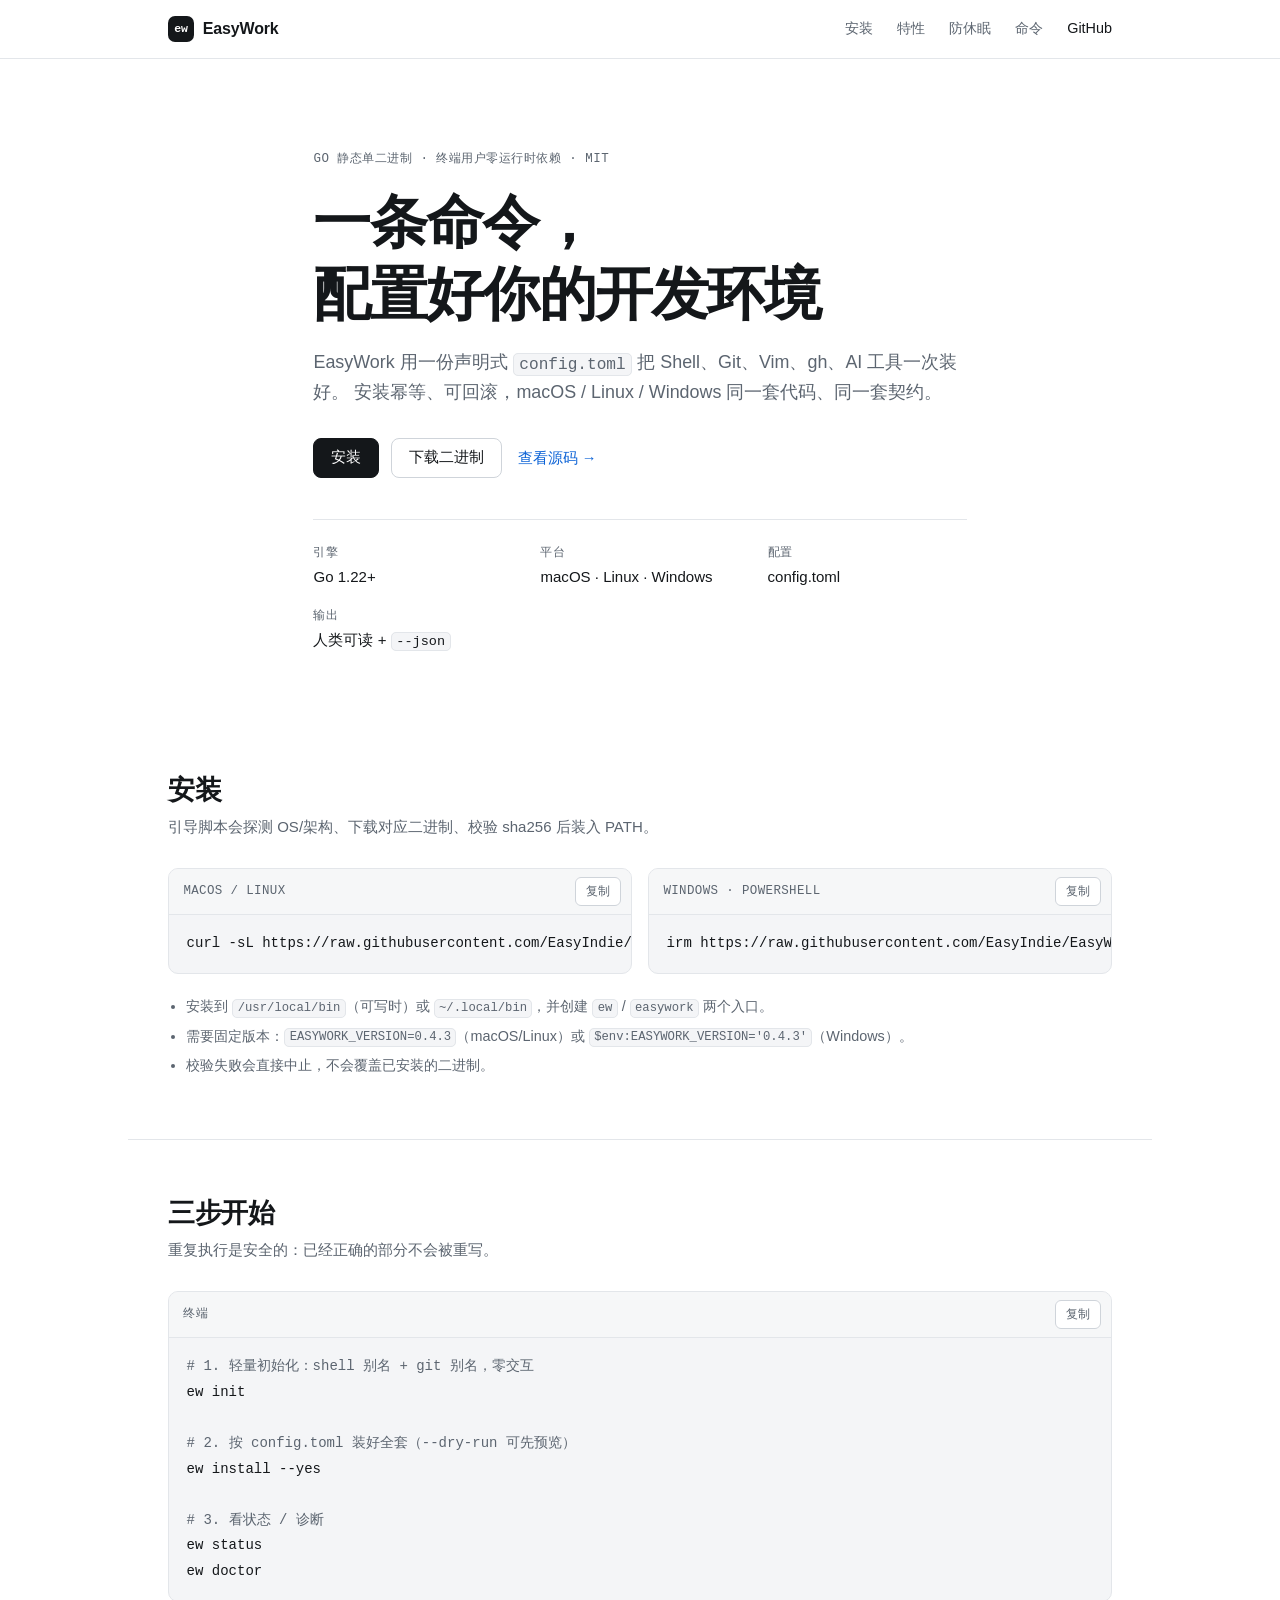
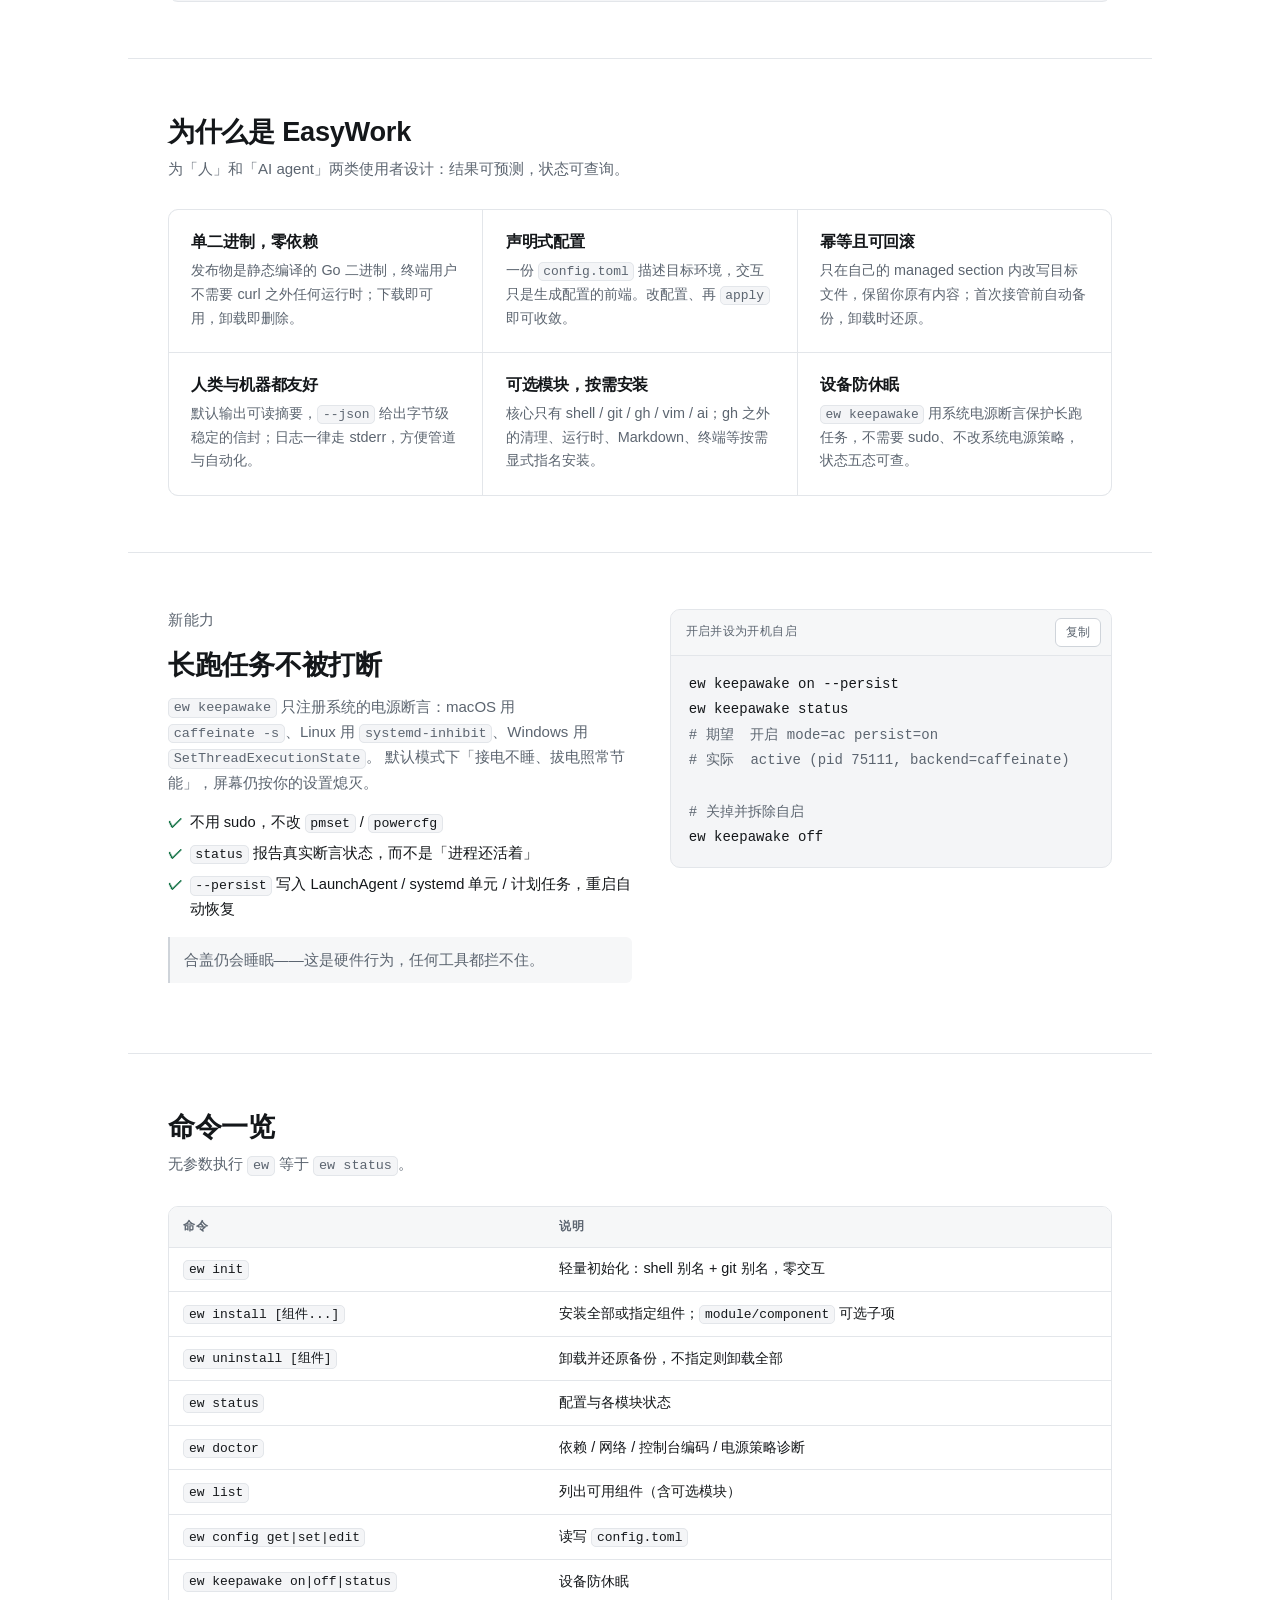
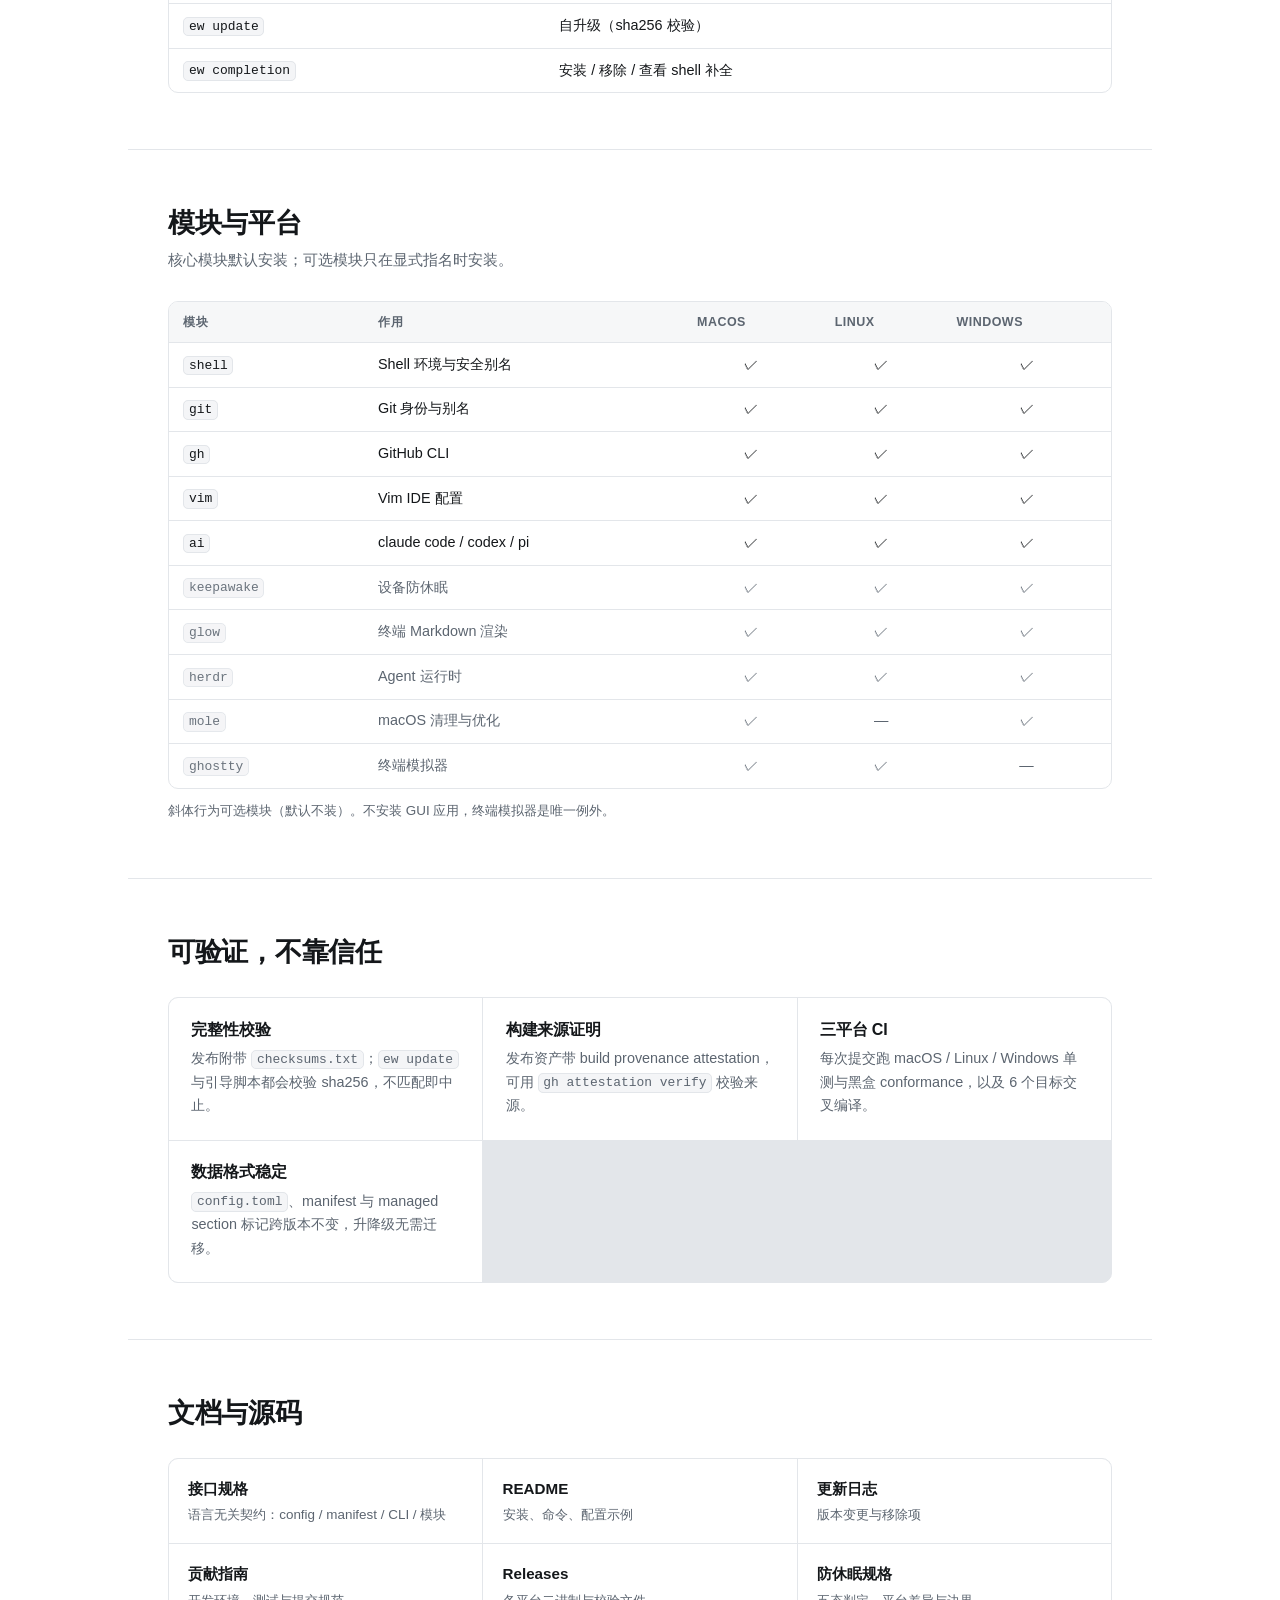
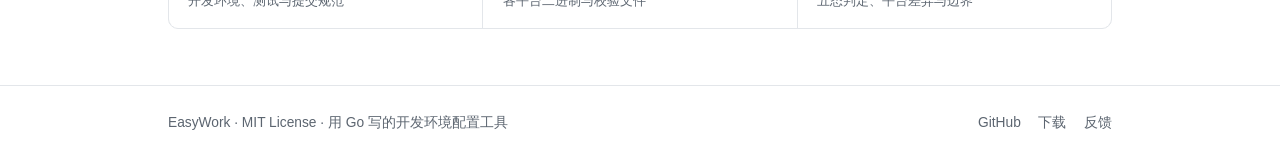
==== site/index.html @ 3ff148e7 "feat(site): 极简专业风产品页（GitHub Pages） - site/：纯静态单页（index.html + 4.5KB CSS + 2.5KB JS），无框架、无外链字体/图片，   " ====
<!doctype html>
<html lang="zh-CN">
<head>
<meta charset="utf-8">
<meta name="viewport" content="width=device-width, initial-scale=1">
<title>EasyWork — 一条命令，配置好你的开发环境</title>
<meta name="description" content="EasyWork 是 Go 静态单二进制的开发环境配置 CLI：声明式 config.toml，幂等安装 Shell / Git / Vim / gh / AI 工具，支持 macOS、Linux、Windows，终端用户零运行时依赖。">
<meta name="theme-color" content="#ffffff" media="(prefers-color-scheme: light)">
<meta name="theme-color" content="#0d1117" media="(prefers-color-scheme: dark)">
<meta property="og:type" content="website">
<meta property="og:title" content="EasyWork — 一条命令，配置好你的开发环境">
<meta property="og:description" content="Go 静态单二进制 · 声明式配置 · 幂等 · macOS / Linux / Windows">
<meta property="og:url" content="https://easyindie.github.io/EasyWork/">
<link rel="canonical" href="https://easyindie.github.io/EasyWork/">
<link rel="icon" href="assets/favicon.svg" type="image/svg+xml">
<link rel="stylesheet" href="assets/style.css">
</head>
<body>
<a class="skip-link" href="#main">跳到主要内容</a>

<header class="site-header">
  <div class="wrap header-inner">
    <a class="brand" href="./" aria-label="EasyWork 首页">
      <span class="brand-mark" aria-hidden="true">ew</span>
      <span class="brand-name">EasyWork</span>
    </a>
    <nav class="nav" aria-label="主导航">
      <a href="#install">安装</a>
      <a href="#features">特性</a>
      <a href="#keepawake">防休眠</a>
      <a href="#commands">命令</a>
      <a class="nav-ext" href="https://github.com/EasyIndie/EasyWork" rel="noopener">GitHub</a>
    </nav>
  </div>
</header>

<main id="main">

  <section class="hero wrap">
    <p class="eyebrow">Go 静态单二进制 · 终端用户零运行时依赖 · MIT</p>
    <h1>一条命令，<br class="br-mobile">配置好你的开发环境</h1>
    <p class="lede">
      EasyWork 用一份声明式 <code>config.toml</code> 把 Shell、Git、Vim、gh、AI 工具一次装好。
      安装幂等、可回滚，macOS / Linux / Windows 同一套代码、同一套契约。
    </p>
    <div class="hero-actions">
      <a class="btn btn-primary" href="#install">安装</a>
      <a class="btn" href="https://github.com/EasyIndie/EasyWork/releases/latest" rel="noopener">下载二进制</a>
      <a class="link-quiet" href="https://github.com/EasyIndie/EasyWork" rel="noopener">查看源码 →</a>
    </div>
    <dl class="facts">
      <div><dt>引擎</dt><dd>Go 1.22+</dd></div>
      <div><dt>平台</dt><dd>macOS · Linux · Windows</dd></div>
      <div><dt>配置</dt><dd>config.toml</dd></div>
      <div><dt>输出</dt><dd>人类可读 + <code>--json</code></dd></div>
    </dl>
  </section>

  <section id="install" class="section wrap" aria-labelledby="install-title">
    <header class="section-head">
      <h2 id="install-title">安装</h2>
      <p class="section-note">引导脚本会探测 OS/架构、下载对应二进制、校验 sha256 后装入 PATH。</p>
    </header>

    <div class="install-grid">
      <div class="install-card">
        <div class="code" data-copy-block>
          <div class="code-bar">
            <span class="code-label">macOS / Linux</span>
            <button class="copy" type="button" aria-label="复制 macOS 与 Linux 安装命令">复制</button>
          </div>
          <pre><code class="cmd">curl -sL https://raw.githubusercontent.com/EasyIndie/EasyWork/main/bootstrap.sh | bash</code></pre>
        </div>
      </div>

      <div class="install-card">
        <div class="code" data-copy-block>
          <div class="code-bar">
            <span class="code-label">Windows · PowerShell</span>
            <button class="copy" type="button" aria-label="复制 Windows 安装命令">复制</button>
          </div>
          <pre><code class="cmd">irm https://raw.githubusercontent.com/EasyIndie/EasyWork/main/bootstrap.ps1 | iex</code></pre>
        </div>
      </div>
    </div>

    <ul class="notes">
      <li>安装到 <code>/usr/local/bin</code>（可写时）或 <code>~/.local/bin</code>，并创建 <code>ew</code> / <code>easywork</code> 两个入口。</li>
      <li>需要固定版本：<code>EASYWORK_VERSION=0.4.3</code>（macOS/Linux）或 <code>$env:EASYWORK_VERSION='0.4.3'</code>（Windows）。</li>
      <li>校验失败会直接中止，不会覆盖已安装的二进制。</li>
    </ul>
  </section>

  <section id="quickstart" class="section wrap" aria-labelledby="quickstart-title">
    <header class="section-head">
      <h2 id="quickstart-title">三步开始</h2>
      <p class="section-note">重复执行是安全的：已经正确的部分不会被重写。</p>
    </header>
    <div class="code" data-copy-block>
      <div class="code-bar">
        <span class="code-label">终端</span>
        <button class="copy" type="button" aria-label="复制快速开始命令">复制</button>
      </div>
      <pre><code><span class="c-dim"># 1. 轻量初始化：shell 别名 + git 别名，零交互</span>
ew init

<span class="c-dim"># 2. 按 config.toml 装好全套（--dry-run 可先预览）</span>
ew install --yes

<span class="c-dim"># 3. 看状态 / 诊断</span>
ew status
ew doctor</code></pre>
    </div>
  </section>

  <section id="features" class="section wrap" aria-labelledby="features-title">
    <header class="section-head">
      <h2 id="features-title">为什么是 EasyWork</h2>
      <p class="section-note">为「人」和「AI agent」两类使用者设计：结果可预测，状态可查询。</p>
    </header>
    <ul class="grid-cards">
      <li class="card">
        <h3>单二进制，零依赖</h3>
        <p>发布物是静态编译的 Go 二进制，终端用户不需要 curl 之外任何运行时；下载即可用，卸载即删除。</p>
      </li>
      <li class="card">
        <h3>声明式配置</h3>
        <p>一份 <code>config.toml</code> 描述目标环境，交互只是生成配置的前端。改配置、再 <code>apply</code> 即可收敛。</p>
      </li>
      <li class="card">
        <h3>幂等且可回滚</h3>
        <p>只在自己的 managed section 内改写目标文件，保留你原有内容；首次接管前自动备份，卸载时还原。</p>
      </li>
      <li class="card">
        <h3>人类与机器都友好</h3>
        <p>默认输出可读摘要，<code>--json</code> 给出字节级稳定的信封；日志一律走 stderr，方便管道与自动化。</p>
      </li>
      <li class="card">
        <h3>可选模块，按需安装</h3>
        <p>核心只有 shell / git / gh / vim / ai；gh 之外的清理、运行时、Markdown、终端等按需显式指名安装。</p>
      </li>
      <li class="card">
        <h3>设备防休眠</h3>
        <p><code>ew keepawake</code> 用系统电源断言保护长跑任务，不需要 sudo、不改系统电源策略，状态五态可查。</p>
      </li>
    </ul>
  </section>

  <section id="keepawake" class="section wrap spotlight" aria-labelledby="keepawake-title">
    <div class="spotlight-body">
      <p class="eyebrow">新能力</p>
      <h2 id="keepawake-title">长跑任务不被打断</h2>
      <p>
        <code>ew keepawake</code> 只注册系统的电源断言：macOS 用 <code>caffeinate -s</code>、Linux 用
        <code>systemd-inhibit</code>、Windows 用 <code>SetThreadExecutionState</code>。
        默认模式下「接电不睡、拔电照常节能」，屏幕仍按你的设置熄灭。
      </p>
      <ul class="ticks">
        <li>不用 sudo，不改 <code>pmset</code> / <code>powercfg</code></li>
        <li><code>status</code> 报告真实断言状态，而不是「进程还活着」</li>
        <li><code>--persist</code> 写入 LaunchAgent / systemd 单元 / 计划任务，重启自动恢复</li>
      </ul>
      <p class="caveat">合盖仍会睡眠——这是硬件行为，任何工具都拦不住。</p>
    </div>
    <div class="code" data-copy-block>
      <div class="code-bar">
        <span class="code-label">开启并设为开机自启</span>
        <button class="copy" type="button" aria-label="复制防休眠命令">复制</button>
      </div>
      <pre><code>ew keepawake on --persist
ew keepawake status
<span class="c-dim"># 期望  开启 mode=ac persist=on</span>
<span class="c-dim"># 实际  active (pid 75111, backend=caffeinate)</span>

<span class="c-dim"># 关掉并拆除自启</span>
ew keepawake off</code></pre>
    </div>
  </section>

  <section id="commands" class="section wrap" aria-labelledby="commands-title">
    <header class="section-head">
      <h2 id="commands-title">命令一览</h2>
      <p class="section-note">无参数执行 <code>ew</code> 等于 <code>ew status</code>。</p>
    </header>
    <div class="table-wrap">
      <table>
        <thead>
          <tr><th scope="col">命令</th><th scope="col">说明</th></tr>
        </thead>
        <tbody>
          <tr><td><code>ew init</code></td><td>轻量初始化：shell 别名 + git 别名，零交互</td></tr>
          <tr><td><code>ew install [组件...]</code></td><td>安装全部或指定组件；<code>module/component</code> 可选子项</td></tr>
          <tr><td><code>ew uninstall [组件]</code></td><td>卸载并还原备份，不指定则卸载全部</td></tr>
          <tr><td><code>ew status</code></td><td>配置与各模块状态</td></tr>
          <tr><td><code>ew doctor</code></td><td>依赖 / 网络 / 控制台编码 / 电源策略诊断</td></tr>
          <tr><td><code>ew list</code></td><td>列出可用组件（含可选模块）</td></tr>
          <tr><td><code>ew config get|set|edit</code></td><td>读写 <code>config.toml</code></td></tr>
          <tr><td><code>ew keepawake on|off|status</code></td><td>设备防休眠</td></tr>
          <tr><td><code>ew update</code></td><td>自升级（sha256 校验）</td></tr>
          <tr><td><code>ew completion</code></td><td>安装 / 移除 / 查看 shell 补全</td></tr>
        </tbody>
      </table>
    </div>
  </section>

  <section id="modules" class="section wrap" aria-labelledby="modules-title">
    <header class="section-head">
      <h2 id="modules-title">模块与平台</h2>
      <p class="section-note">核心模块默认安装；可选模块只在显式指名时安装。</p>
    </header>
    <div class="table-wrap">
      <table>
        <thead>
          <tr><th scope="col">模块</th><th scope="col">作用</th><th scope="col">macOS</th><th scope="col">Linux</th><th scope="col">Windows</th></tr>
        </thead>
        <tbody>
          <tr><td><code>shell</code></td><td>Shell 环境与安全别名</td><td>✓</td><td>✓</td><td>✓</td></tr>
          <tr><td><code>git</code></td><td>Git 身份与别名</td><td>✓</td><td>✓</td><td>✓</td></tr>
          <tr><td><code>gh</code></td><td>GitHub CLI</td><td>✓</td><td>✓</td><td>✓</td></tr>
          <tr><td><code>vim</code></td><td>Vim IDE 配置</td><td>✓</td><td>✓</td><td>✓</td></tr>
          <tr><td><code>ai</code></td><td>claude code / codex / pi</td><td>✓</td><td>✓</td><td>✓</td></tr>
          <tr class="row-optional"><td><code>keepawake</code></td><td>设备防休眠</td><td>✓</td><td>✓</td><td>✓</td></tr>
          <tr class="row-optional"><td><code>glow</code></td><td>终端 Markdown 渲染</td><td>✓</td><td>✓</td><td>✓</td></tr>
          <tr class="row-optional"><td><code>herdr</code></td><td>Agent 运行时</td><td>✓</td><td>✓</td><td>✓</td></tr>
          <tr class="row-optional"><td><code>mole</code></td><td>macOS 清理与优化</td><td>✓</td><td>—</td><td>✓</td></tr>
          <tr class="row-optional"><td><code>ghostty</code></td><td>终端模拟器</td><td>✓</td><td>✓</td><td>—</td></tr>
        </tbody>
      </table>
    </div>
    <p class="table-foot">斜体行为可选模块（默认不装）。不安装 GUI 应用，终端模拟器是唯一例外。</p>
  </section>

  <section id="trust" class="section wrap" aria-labelledby="trust-title">
    <header class="section-head">
      <h2 id="trust-title">可验证，不靠信任</h2>
    </header>
    <ul class="grid-cards compact">
      <li class="card">
        <h3>完整性校验</h3>
        <p>发布附带 <code>checksums.txt</code>；<code>ew update</code> 与引导脚本都会校验 sha256，不匹配即中止。</p>
      </li>
      <li class="card">
        <h3>构建来源证明</h3>
        <p>发布资产带 build provenance attestation，可用 <code>gh attestation verify</code> 校验来源。</p>
      </li>
      <li class="card">
        <h3>三平台 CI</h3>
        <p>每次提交跑 macOS / Linux / Windows 单测与黑盒 conformance，以及 6 个目标交叉编译。</p>
      </li>
      <li class="card">
        <h3>数据格式稳定</h3>
        <p><code>config.toml</code>、manifest 与 managed section 标记跨版本不变，升降级无需迁移。</p>
      </li>
    </ul>
  </section>

  <section id="docs" class="section wrap" aria-labelledby="docs-title">
    <header class="section-head">
      <h2 id="docs-title">文档与源码</h2>
    </header>
    <ul class="link-grid">
      <li><a href="https://github.com/EasyIndie/EasyWork/tree/main/docs/spec" rel="noopener"><span>接口规格</span><small>语言无关契约：config / manifest / CLI / 模块</small></a></li>
      <li><a href="https://github.com/EasyIndie/EasyWork/blob/main/README.md" rel="noopener"><span>README</span><small>安装、命令、配置示例</small></a></li>
      <li><a href="https://github.com/EasyIndie/EasyWork/blob/main/CHANGELOG.md" rel="noopener"><span>更新日志</span><small>版本变更与移除项</small></a></li>
      <li><a href="https://github.com/EasyIndie/EasyWork/blob/main/CONTRIBUTING.md" rel="noopener"><span>贡献指南</span><small>开发环境、测试与提交规范</small></a></li>
      <li><a href="https://github.com/EasyIndie/EasyWork/releases" rel="noopener"><span>Releases</span><small>各平台二进制与校验文件</small></a></li>
      <li><a href="https://github.com/EasyIndie/EasyWork/blob/main/docs/spec/08-keepawake.md" rel="noopener"><span>防休眠规格</span><small>五态判定、平台差异与边界</small></a></li>
    </ul>
  </section>

</main>

<footer class="site-footer">
  <div class="wrap footer-inner">
    <p>EasyWork · MIT License · 用 Go 写的开发环境配置工具</p>
    <p class="footer-links">
      <a href="https://github.com/EasyIndie/EasyWork" rel="noopener">GitHub</a>
      <a href="https://github.com/EasyIndie/EasyWork/releases/latest" rel="noopener">下载</a>
      <a href="https://github.com/EasyIndie/EasyWork/issues" rel="noopener">反馈</a>
    </p>
  </div>
</footer>

<script src="assets/app.js" defer></script>
</body>
</html>
---- site/assets/style.css ----
/* EasyWork 产品页 —— 极简专业风：无外链字体、无框架、无图片，亮/暗随系统。 */

:root {
  color-scheme: light dark;

  --bg: #ffffff;
  --bg-soft: #f6f7f8;
  --bg-code: #f4f5f7;
  --fg: #14171a;
  --fg-muted: #5c6570;
  --line: #e3e6ea;
  --line-strong: #cfd4da;
  --accent: #0b62d6;
  --accent-soft: #e8f0fd;
  --ok: #157347;

  --radius: 10px;
  --wrap: 1024px;
  --prose: 68ch;
  --step: clamp(2.25rem, 1.2rem + 3vw, 4rem);

  --font-sans: -apple-system, BlinkMacSystemFont, "Segoe UI", "Noto Sans SC",
    "PingFang SC", "Hiragino Sans GB", "Microsoft YaHei", Roboto, Helvetica, Arial, sans-serif;
  --font-mono: ui-monospace, SFMono-Regular, "SF Mono", Menlo, Consolas,
    "Liberation Mono", "Noto Sans Mono CJK SC", monospace;
}

@media (prefers-color-scheme: dark) {
  :root {
    --bg: #0d1117;
    --bg-soft: #131920;
    --bg-code: #161d26;
    --fg: #e8ebef;
    --fg-muted: #9aa5b1;
    --line: #232c36;
    --line-strong: #33404d;
    --accent: #6aa4ff;
    --accent-soft: #16273d;
    --ok: #4ac48a;
  }
}

* { box-sizing: border-box; }

html { -webkit-text-size-adjust: 100%; }

body {
  margin: 0;
  background: var(--bg);
  color: var(--fg);
  font-family: var(--font-sans);
  font-size: 16px;
  line-height: 1.65;
  -webkit-font-smoothing: antialiased;
}

@media (prefers-reduced-motion: no-preference) {
  html { scroll-behavior: smooth; }
}

h1, h2, h3 { line-height: 1.25; letter-spacing: -0.01em; }

a { color: var(--accent); text-decoration: none; }
a:hover { text-decoration: underline; text-underline-offset: 3px; }

:focus-visible {
  outline: 2px solid var(--accent);
  outline-offset: 2px;
  border-radius: 4px;
}

code, pre { font-family: var(--font-mono); }

code {
  font-size: 0.9em;
  background: var(--bg-code);
  border: 1px solid var(--line);
  border-radius: 5px;
  padding: 0.1em 0.35em;
  white-space: nowrap;
}

pre code {
  background: none;
  border: 0;
  padding: 0;
  white-space: pre;
  font-size: 0.875rem;
}

.wrap {
  width: 100%;
  max-width: var(--wrap);
  margin-inline: auto;
  padding-inline: clamp(1.15rem, 4vw, 2.5rem);
}

.skip-link {
  position: absolute;
  left: -9999px;
  top: 0;
  background: var(--bg);
  padding: 0.6rem 1rem;
  border: 1px solid var(--line-strong);
  border-radius: var(--radius);
  z-index: 10;
}
.skip-link:focus { left: 1rem; top: 1rem; }

/* ── 头部 ─────────────────────────────────────────────── */

.site-header {
  position: sticky;
  top: 0;
  z-index: 5;
  background: var(--bg);
  background: color-mix(in srgb, var(--bg) 88%, transparent);
  backdrop-filter: saturate(1.2) blur(8px);
  border-bottom: 1px solid var(--line);
}

.header-inner {
  display: flex;
  align-items: center;
  justify-content: space-between;
  gap: 1rem;
  min-height: 58px;
}

.brand {
  display: inline-flex;
  align-items: center;
  gap: 0.55rem;
  color: var(--fg);
  font-weight: 600;
  letter-spacing: -0.01em;
}
.brand:hover { text-decoration: none; }

.brand-mark {
  display: inline-grid;
  place-items: center;
  width: 26px;
  height: 26px;
  border-radius: 7px;
  background: var(--fg);
  color: var(--bg);
  font-family: var(--font-mono);
  font-size: 0.72rem;
  font-weight: 700;
}

.nav {
  display: flex;
  align-items: center;
  gap: clamp(0.75rem, 2vw, 1.5rem);
  font-size: 0.9rem;
}
.nav a { color: var(--fg-muted); }
.nav a:hover { color: var(--fg); text-decoration: none; }
.nav .nav-ext { color: var(--fg); font-weight: 500; }

@media (max-width: 620px) {
  .nav a:not(.nav-ext) { display: none; }
}

/* ── Hero ─────────────────────────────────────────────── */

.hero {
  padding-block: clamp(3rem, 7vw, 6rem) clamp(2.25rem, 5vw, 4rem);
  max-width: calc(var(--prose) + 8rem);
}

.eyebrow {
  margin: 0 0 1.1rem;
  font-family: var(--font-mono);
  font-size: 0.78rem;
  letter-spacing: 0.04em;
  text-transform: uppercase;
  color: var(--fg-muted);
}

.hero h1 {
  margin: 0 0 1.1rem;
  font-size: var(--step);
  font-weight: 650;
  letter-spacing: -0.03em;
}

.lede {
  margin: 0;
  max-width: var(--prose);
  font-size: clamp(1rem, 0.95rem + 0.3vw, 1.12rem);
  color: var(--fg-muted);
}

.hero-actions {
  display: flex;
  flex-wrap: wrap;
  align-items: center;
  gap: 0.75rem;
  margin-top: 1.9rem;
}

.btn {
  display: inline-flex;
  align-items: center;
  justify-content: center;
  min-height: 40px;
  padding: 0 1.05rem;
  border: 1px solid var(--line-strong);
  border-radius: 8px;
  background: var(--bg);
  color: var(--fg);
  font-size: 0.94rem;
  font-weight: 500;
}
.btn:hover { text-decoration: none; border-color: var(--fg-muted); }

.btn-primary {
  background: var(--fg);
  border-color: var(--fg);
  color: var(--bg);
}
.btn-primary:hover { opacity: 0.88; }

.link-quiet { font-size: 0.92rem; margin-left: 0.25rem; }

.facts {
  display: grid;
  grid-template-columns: repeat(auto-fit, minmax(min(150px, 100%), 1fr));
  gap: 1rem 1.75rem;
  margin: 2.6rem 0 0;
  padding-top: 1.4rem;
  border-top: 1px solid var(--line);
}
.facts dt {
  font-size: 0.75rem;
  letter-spacing: 0.05em;
  text-transform: uppercase;
  color: var(--fg-muted);
}
.facts dd {
  margin: 0.15rem 0 0;
  font-size: 0.94rem;
}

/* ── 区块 ─────────────────────────────────────────────── */

.section { padding-block: clamp(2.25rem, 4.5vw, 3.5rem); }
.section + .section { border-top: 1px solid var(--line); }

.section-head { margin-bottom: 1.75rem; max-width: var(--prose); }
.section-head h2 { margin: 0 0 0.5rem; font-size: clamp(1.3rem, 1.1rem + 0.9vw, 1.7rem); font-weight: 620; }
.section-note { margin: 0; color: var(--fg-muted); font-size: 0.94rem; }

/* ── 安装 ─────────────────────────────────────────────── */

.install-grid {
  display: grid;
  grid-template-columns: repeat(auto-fit, minmax(min(300px, 100%), 1fr));
  gap: 1rem;
}

.code {
  border: 1px solid var(--line);
  border-radius: var(--radius);
  background: var(--bg-code);
  overflow: hidden;
}

.code-bar {
  display: flex;
  align-items: center;
  justify-content: space-between;
  gap: 1rem;
  padding: 0.5rem 0.65rem 0.5rem 0.9rem;
  border-bottom: 1px solid var(--line);
  background: var(--bg-soft);
}

.code-label {
  font-size: 0.78rem;
  letter-spacing: 0.03em;
  text-transform: uppercase;
  color: var(--fg-muted);
  font-family: var(--font-mono);
}

.copy {
  appearance: none;
  border: 1px solid var(--line-strong);
  border-radius: 6px;
  background: var(--bg);
  color: var(--fg-muted);
  font: inherit;
  font-size: 0.78rem;
  padding: 0.2rem 0.6rem;
  cursor: pointer;
}
.copy:hover { color: var(--fg); border-color: var(--fg-muted); }
.copy[data-done="true"] { color: var(--ok); border-color: var(--ok); }

.code pre {
  margin: 0;
  padding: 1rem 1.1rem;
  overflow-x: auto;
  line-height: 1.6;
}

.c-dim { color: var(--fg-muted); }

.notes {
  margin: 1.35rem 0 0;
  padding-left: 1.15rem;
  color: var(--fg-muted);
  font-size: 0.9rem;
}
.notes li { margin-block: 0.35rem; }
.notes code { font-size: 0.85em; }

/* ── 卡片 ─────────────────────────────────────────────── */

.grid-cards {
  display: grid;
  grid-template-columns: repeat(auto-fit, minmax(min(260px, 100%), 1fr));
  gap: 1px;
  margin: 0;
  padding: 0;
  list-style: none;
  background: var(--line);
  border: 1px solid var(--line);
  border-radius: var(--radius);
  overflow: hidden;
}

.card {
  background: var(--bg);
  padding: 1.35rem 1.4rem;
}
.card h3 {
  margin: 0 0 0.45rem;
  font-size: 1rem;
  font-weight: 620;
  letter-spacing: -0.01em;
}
.card p { margin: 0; color: var(--fg-muted); font-size: 0.9rem; }

/* ── 防休眠 spotlight ─────────────────────────────────── */

.spotlight {
  display: grid;
  grid-template-columns: minmax(0, 1.05fr) minmax(0, 1fr);
  gap: clamp(1.5rem, 3vw, 2.75rem);
  align-items: start;
}
@media (max-width: 820px) {
  .spotlight { grid-template-columns: 1fr; }
}

.spotlight h2 { margin: 0.2rem 0 0.8rem; font-size: clamp(1.3rem, 1.1rem + 0.9vw, 1.7rem); }
.spotlight p { margin: 0 0 0.9rem; color: var(--fg-muted); font-size: 0.94rem; }

.ticks {
  margin: 0 0 1rem;
  padding: 0;
  list-style: none;
  font-size: 0.92rem;
}
.ticks li {
  position: relative;
  padding-left: 1.35rem;
  margin-block: 0.4rem;
}
.ticks li::before {
  content: "✓";
  position: absolute;
  left: 0;
  color: var(--ok);
  font-weight: 700;
}

.caveat {
  margin: 0;
  padding: 0.65rem 0.85rem;
  border-left: 2px solid var(--line-strong);
  background: var(--bg-soft);
  border-radius: 0 6px 6px 0;
  font-size: 0.88rem;
  color: var(--fg-muted);
}

/* ── 表格 ─────────────────────────────────────────────── */

.table-wrap {
  border: 1px solid var(--line);
  border-radius: var(--radius);
  overflow-x: auto;
}

table {
  width: 100%;
  border-collapse: collapse;
  font-size: 0.9rem;
}

thead th {
  text-align: left;
  font-weight: 600;
  font-size: 0.78rem;
  letter-spacing: 0.04em;
  text-transform: uppercase;
  color: var(--fg-muted);
  background: var(--bg-soft);
  padding: 0.6rem 0.9rem;
  border-bottom: 1px solid var(--line);
  white-space: nowrap;
}

tbody td {
  padding: 0.62rem 0.9rem;
  border-top: 1px solid var(--line);
  vertical-align: top;
}
tbody tr:first-child td { border-top: 0; }
tbody td:first-child { white-space: nowrap; }
tbody td:not(:first-child):not(:nth-child(2)) { text-align: center; }

.row-optional td { color: var(--fg-muted); }
.row-optional td:first-child code { opacity: 0.9; }

.table-foot {
  margin: 0.7rem 0 0;
  font-size: 0.84rem;
  color: var(--fg-muted);
}

/* ── 链接网格 ─────────────────────────────────────────── */

.link-grid {
  display: grid;
  grid-template-columns: repeat(auto-fit, minmax(min(240px, 100%), 1fr));
  gap: 1px;
  margin: 0;
  padding: 0;
  list-style: none;
  background: var(--line);
  border: 1px solid var(--line);
  border-radius: var(--radius);
  overflow: hidden;
}
.link-grid a {
  display: block;
  background: var(--bg);
  padding: 1.05rem 1.2rem;
  color: var(--fg);
  height: 100%;
}
.link-grid a:hover { background: var(--bg-soft); text-decoration: none; }
.link-grid span { display: block; font-weight: 600; font-size: 0.95rem; }
.link-grid small { display: block; margin-top: 0.2rem; color: var(--fg-muted); font-size: 0.84rem; }

/* ── 页脚 ─────────────────────────────────────────────── */

.site-footer {
  border-top: 1px solid var(--line);
  padding-block: 1.6rem;
  font-size: 0.86rem;
  color: var(--fg-muted);
}

.footer-inner {
  display: flex;
  flex-wrap: wrap;
  align-items: center;
  justify-content: space-between;
  gap: 0.75rem;
}
.footer-inner p { margin: 0; }

.footer-links { display: flex; gap: 1.1rem; }
.footer-links a { color: var(--fg-muted); }
.footer-links a:hover { color: var(--fg); }

/* 窄屏：安装说明右侧留白更紧 */
@media (max-width: 480px) {
  .br-mobile { display: none; }
  .facts { grid-template-columns: 1fr 1fr; }
  pre code { font-size: 0.82rem; }
}
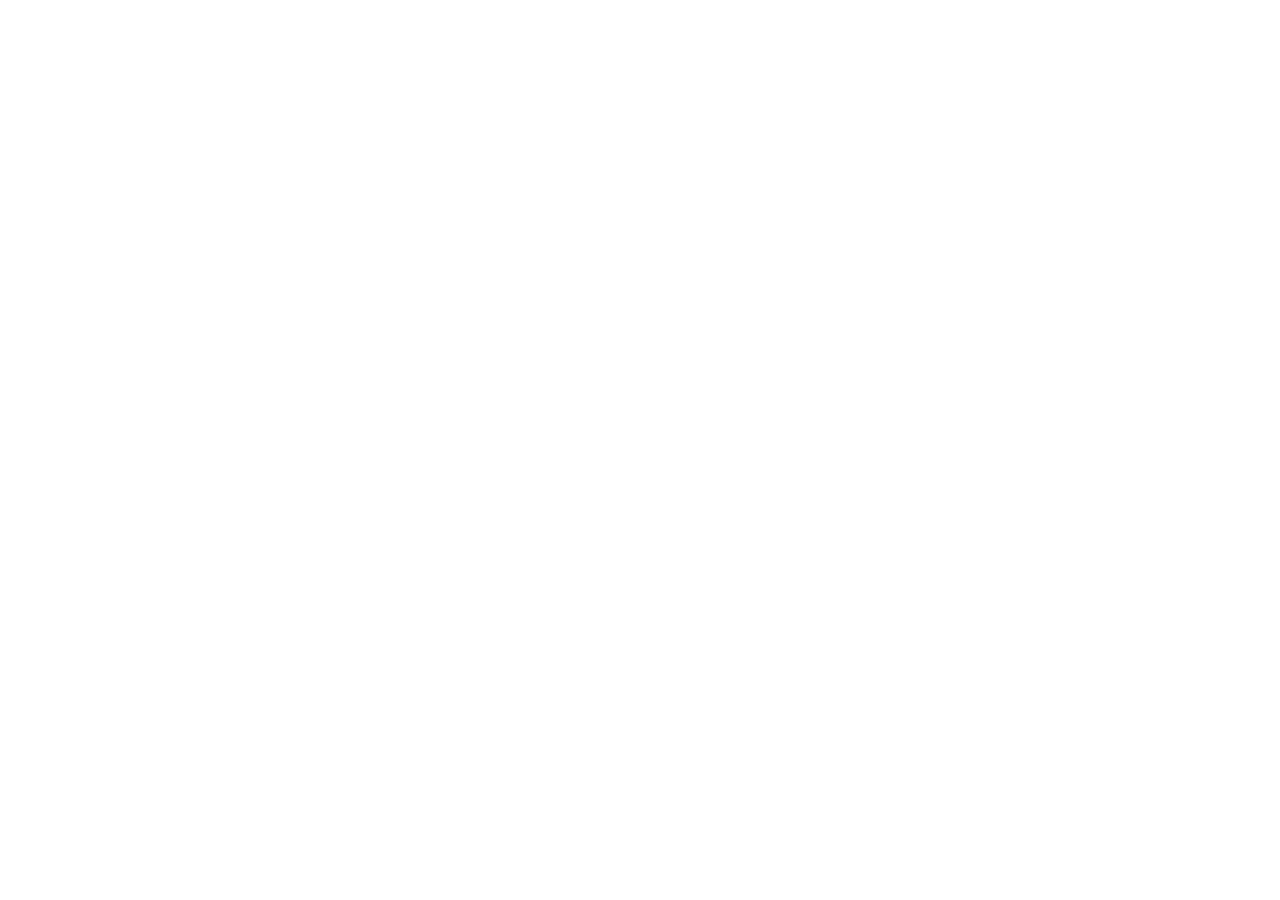
==== commit 5f01c8d2: "fix(site): http→https 兜底（CSP upgrade-insecure-requests + JS 跳转） GitHub 项目页的 “Enforce HTTPS” 依赖证书登记，当" ====
--- a/site/index.html
+++ b/site/index.html
@@ -12,6 +12,13 @@
 <meta property="og:description" content="Go 静态单二进制 · 声明式配置 · 幂等 · macOS / Linux / Windows">
 <meta property="og:url" content="https://easyindie.github.io/EasyWork/">
 <link rel="canonical" href="https://easyindie.github.io/EasyWork/">
+<!-- 兜底：GitHub 的 "Enforce HTTPS" 尚未生效时（HTTP 不做 301），把子资源与导航升级到 HTTPS -->
+<meta http-equiv="Content-Security-Policy" content="upgrade-insecure-requests">
+<script>
+  if (location.protocol === "http:") {
+    location.replace("https://" + location.host + location.pathname + location.search);
+  }
+</script>
 <link rel="icon" href="assets/favicon.svg" type="image/svg+xml">
 <link rel="stylesheet" href="assets/style.css">
 </head>
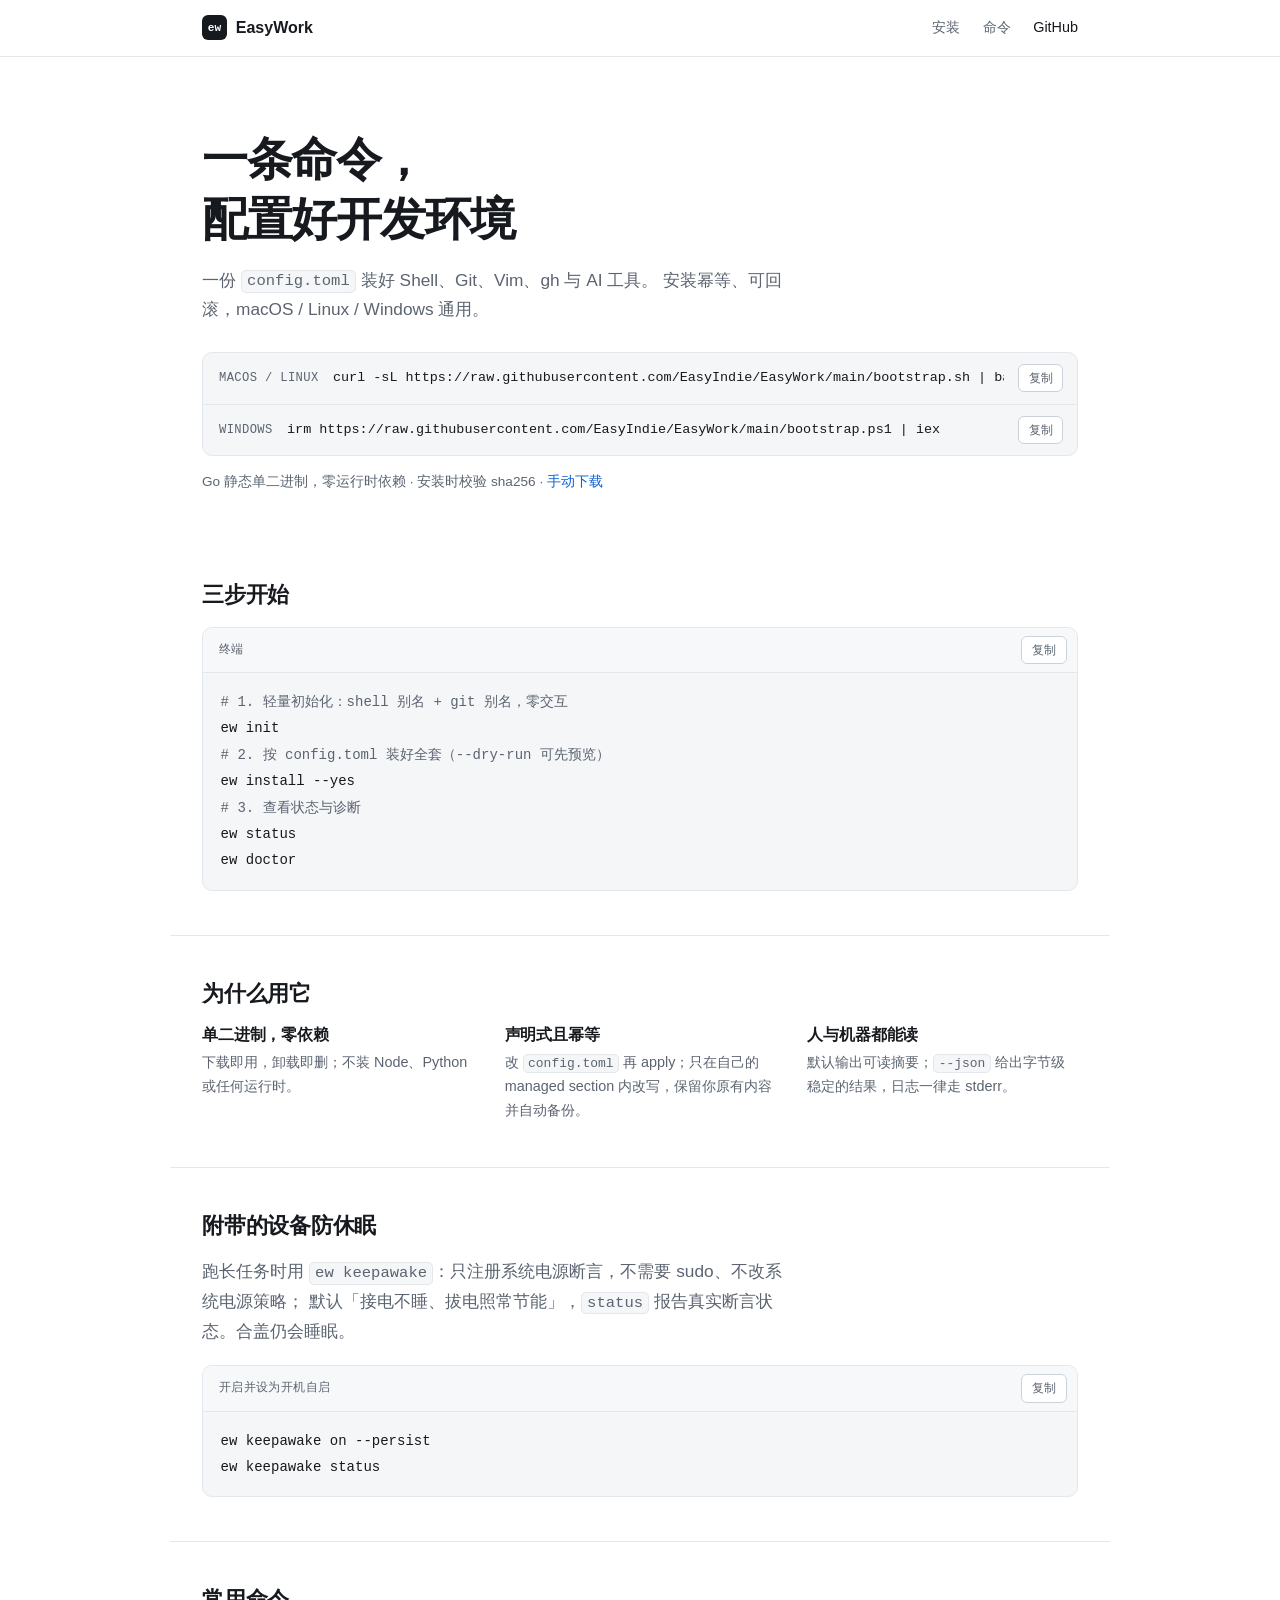
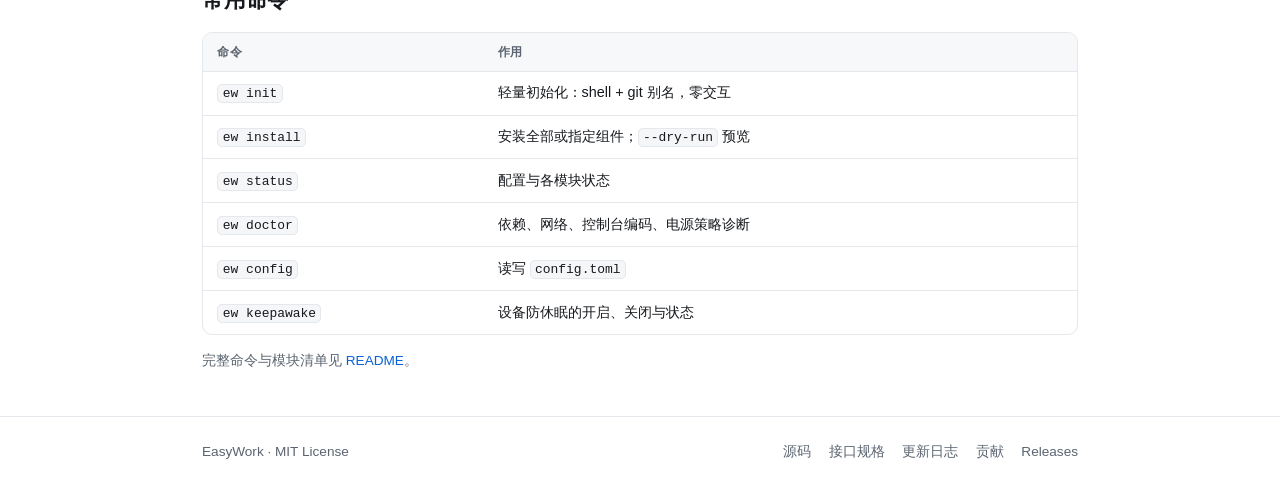
==== commit ab12f5fa: "feat(site): 精简产品页并统一容器宽度 - 内容收敛为核心信息：安装（两平台各一行、可分别复制）→ 三步开始 → 3 条理由   → 防休眠 → 6 条常用命令 → 页脚（文档/源码/Rel" ====
--- a/site/index.html
+++ b/site/index.html
@@ -3,22 +3,15 @@
 <head>
 <meta charset="utf-8">
 <meta name="viewport" content="width=device-width, initial-scale=1">
-<title>EasyWork — 一条命令，配置好你的开发环境</title>
-<meta name="description" content="EasyWork 是 Go 静态单二进制的开发环境配置 CLI：声明式 config.toml，幂等安装 Shell / Git / Vim / gh / AI 工具，支持 macOS、Linux、Windows，终端用户零运行时依赖。">
+<title>EasyWork — 一条命令，配置好开发环境</title>
+<meta name="description" content="EasyWork 是 Go 静态单二进制的开发环境配置 CLI：一份 config.toml 装好 Shell、Git、Vim、gh、AI 工具，幂等可回滚，macOS / Linux / Windows 通用。">
 <meta name="theme-color" content="#ffffff" media="(prefers-color-scheme: light)">
 <meta name="theme-color" content="#0d1117" media="(prefers-color-scheme: dark)">
 <meta property="og:type" content="website">
-<meta property="og:title" content="EasyWork — 一条命令，配置好你的开发环境">
+<meta property="og:title" content="EasyWork — 一条命令，配置好开发环境">
 <meta property="og:description" content="Go 静态单二进制 · 声明式配置 · 幂等 · macOS / Linux / Windows">
 <meta property="og:url" content="https://easyindie.github.io/EasyWork/">
 <link rel="canonical" href="https://easyindie.github.io/EasyWork/">
-<!-- 兜底：GitHub 的 "Enforce HTTPS" 尚未生效时（HTTP 不做 301），把子资源与导航升级到 HTTPS -->
-<meta http-equiv="Content-Security-Policy" content="upgrade-insecure-requests">
-<script>
-  if (location.protocol === "http:") {
-    location.replace("https://" + location.host + location.pathname + location.search);
-  }
-</script>
 <link rel="icon" href="assets/favicon.svg" type="image/svg+xml">
 <link rel="stylesheet" href="assets/style.css">
 </head>
@@ -26,15 +19,13 @@
 <a class="skip-link" href="#main">跳到主要内容</a>
 
 <header class="site-header">
-  <div class="wrap header-inner">
+  <div class="container header-inner">
     <a class="brand" href="./" aria-label="EasyWork 首页">
       <span class="brand-mark" aria-hidden="true">ew</span>
-      <span class="brand-name">EasyWork</span>
+      <span>EasyWork</span>
     </a>
     <nav class="nav" aria-label="主导航">
       <a href="#install">安装</a>
-      <a href="#features">特性</a>
-      <a href="#keepawake">防休眠</a>
       <a href="#commands">命令</a>
       <a class="nav-ext" href="https://github.com/EasyIndie/EasyWork" rel="noopener">GitHub</a>
     </nav>
@@ -43,247 +34,114 @@
 
 <main id="main">
 
-  <section class="hero wrap">
-    <p class="eyebrow">Go 静态单二进制 · 终端用户零运行时依赖 · MIT</p>
-    <h1>一条命令，<br class="br-mobile">配置好你的开发环境</h1>
+  <section class="hero container" id="install">
+    <h1>一条命令，<br class="br-mobile">配置好开发环境</h1>
     <p class="lede">
-      EasyWork 用一份声明式 <code>config.toml</code> 把 Shell、Git、Vim、gh、AI 工具一次装好。
-      安装幂等、可回滚，macOS / Linux / Windows 同一套代码、同一套契约。
+      一份 <code>config.toml</code> 装好 Shell、Git、Vim、gh 与 AI 工具。
+      安装幂等、可回滚，macOS / Linux / Windows 通用。
     </p>
-    <div class="hero-actions">
-      <a class="btn btn-primary" href="#install">安装</a>
-      <a class="btn" href="https://github.com/EasyIndie/EasyWork/releases/latest" rel="noopener">下载二进制</a>
-      <a class="link-quiet" href="https://github.com/EasyIndie/EasyWork" rel="noopener">查看源码 →</a>
-    </div>
-    <dl class="facts">
-      <div><dt>引擎</dt><dd>Go 1.22+</dd></div>
-      <div><dt>平台</dt><dd>macOS · Linux · Windows</dd></div>
-      <div><dt>配置</dt><dd>config.toml</dd></div>
-      <div><dt>输出</dt><dd>人类可读 + <code>--json</code></dd></div>
-    </dl>
-  </section>
 
-  <section id="install" class="section wrap" aria-labelledby="install-title">
-    <header class="section-head">
-      <h2 id="install-title">安装</h2>
-      <p class="section-note">引导脚本会探测 OS/架构、下载对应二进制、校验 sha256 后装入 PATH。</p>
-    </header>
-
-    <div class="install-grid">
-      <div class="install-card">
-        <div class="code" data-copy-block>
-          <div class="code-bar">
-            <span class="code-label">macOS / Linux</span>
-            <button class="copy" type="button" aria-label="复制 macOS 与 Linux 安装命令">复制</button>
-          </div>
-          <pre><code class="cmd">curl -sL https://raw.githubusercontent.com/EasyIndie/EasyWork/main/bootstrap.sh | bash</code></pre>
-        </div>
+    <div class="code rows">
+      <div class="row" data-copy-block>
+        <span class="os">macOS / Linux</span>
+        <code class="cmd">curl -sL https://raw.githubusercontent.com/EasyIndie/EasyWork/main/bootstrap.sh | bash</code>
+        <button class="copy" type="button" aria-label="复制 macOS 与 Linux 安装命令">复制</button>
       </div>
-
-      <div class="install-card">
-        <div class="code" data-copy-block>
-          <div class="code-bar">
-            <span class="code-label">Windows · PowerShell</span>
-            <button class="copy" type="button" aria-label="复制 Windows 安装命令">复制</button>
-          </div>
-          <pre><code class="cmd">irm https://raw.githubusercontent.com/EasyIndie/EasyWork/main/bootstrap.ps1 | iex</code></pre>
-        </div>
+      <div class="row" data-copy-block>
+        <span class="os">Windows</span>
+        <code class="cmd">irm https://raw.githubusercontent.com/EasyIndie/EasyWork/main/bootstrap.ps1 | iex</code>
+        <button class="copy" type="button" aria-label="复制 Windows 安装命令">复制</button>
       </div>
     </div>
 
-    <ul class="notes">
-      <li>安装到 <code>/usr/local/bin</code>（可写时）或 <code>~/.local/bin</code>，并创建 <code>ew</code> / <code>easywork</code> 两个入口。</li>
-      <li>需要固定版本：<code>EASYWORK_VERSION=0.4.3</code>（macOS/Linux）或 <code>$env:EASYWORK_VERSION='0.4.3'</code>（Windows）。</li>
-      <li>校验失败会直接中止，不会覆盖已安装的二进制。</li>
-    </ul>
+    <p class="meta">
+      Go 静态单二进制，零运行时依赖 · 安装时校验 sha256 ·
+      <a href="https://github.com/EasyIndie/EasyWork/releases/latest" rel="noopener">手动下载</a>
+    </p>
   </section>
 
-  <section id="quickstart" class="section wrap" aria-labelledby="quickstart-title">
-    <header class="section-head">
-      <h2 id="quickstart-title">三步开始</h2>
-      <p class="section-note">重复执行是安全的：已经正确的部分不会被重写。</p>
-    </header>
-    <div class="code" data-copy-block>
-      <div class="code-bar">
-        <span class="code-label">终端</span>
-        <button class="copy" type="button" aria-label="复制快速开始命令">复制</button>
+  <section class="section container">
+    <h2>三步开始</h2>
+    <div class="code block" data-copy-block>
+      <div class="block-head">
+        <span>终端</span>
+        <button class="copy" type="button" aria-label="复制三步开始命令">复制</button>
       </div>
-      <pre><code><span class="c-dim"># 1. 轻量初始化：shell 别名 + git 别名，零交互</span>
+      <pre><code class="cmd"><span class="dim"># 1. 轻量初始化：shell 别名 + git 别名，零交互</span>
 ew init
-
-<span class="c-dim"># 2. 按 config.toml 装好全套（--dry-run 可先预览）</span>
+<span class="dim"># 2. 按 config.toml 装好全套（--dry-run 可先预览）</span>
 ew install --yes
-
-<span class="c-dim"># 3. 看状态 / 诊断</span>
+<span class="dim"># 3. 查看状态与诊断</span>
 ew status
 ew doctor</code></pre>
     </div>
   </section>
 
-  <section id="features" class="section wrap" aria-labelledby="features-title">
-    <header class="section-head">
-      <h2 id="features-title">为什么是 EasyWork</h2>
-      <p class="section-note">为「人」和「AI agent」两类使用者设计：结果可预测，状态可查询。</p>
-    </header>
-    <ul class="grid-cards">
-      <li class="card">
+  <section class="section container">
+    <h2>为什么用它</h2>
+    <ul class="points">
+      <li>
         <h3>单二进制，零依赖</h3>
-        <p>发布物是静态编译的 Go 二进制，终端用户不需要 curl 之外任何运行时；下载即可用，卸载即删除。</p>
+        <p>下载即用，卸载即删；不装 Node、Python 或任何运行时。</p>
       </li>
-      <li class="card">
-        <h3>声明式配置</h3>
-        <p>一份 <code>config.toml</code> 描述目标环境，交互只是生成配置的前端。改配置、再 <code>apply</code> 即可收敛。</p>
+      <li>
+        <h3>声明式且幂等</h3>
+        <p>改 <code>config.toml</code> 再 apply；只在自己的 managed section 内改写，保留你原有内容并自动备份。</p>
       </li>
-      <li class="card">
-        <h3>幂等且可回滚</h3>
-        <p>只在自己的 managed section 内改写目标文件，保留你原有内容；首次接管前自动备份，卸载时还原。</p>
-      </li>
-      <li class="card">
-        <h3>人类与机器都友好</h3>
-        <p>默认输出可读摘要，<code>--json</code> 给出字节级稳定的信封；日志一律走 stderr，方便管道与自动化。</p>
-      </li>
-      <li class="card">
-        <h3>可选模块，按需安装</h3>
-        <p>核心只有 shell / git / gh / vim / ai；gh 之外的清理、运行时、Markdown、终端等按需显式指名安装。</p>
-      </li>
-      <li class="card">
-        <h3>设备防休眠</h3>
-        <p><code>ew keepawake</code> 用系统电源断言保护长跑任务，不需要 sudo、不改系统电源策略，状态五态可查。</p>
+      <li>
+        <h3>人与机器都能读</h3>
+        <p>默认输出可读摘要；<code>--json</code> 给出字节级稳定的结果，日志一律走 stderr。</p>
       </li>
     </ul>
   </section>
 
-  <section id="keepawake" class="section wrap spotlight" aria-labelledby="keepawake-title">
-    <div class="spotlight-body">
-      <p class="eyebrow">新能力</p>
-      <h2 id="keepawake-title">长跑任务不被打断</h2>
-      <p>
-        <code>ew keepawake</code> 只注册系统的电源断言：macOS 用 <code>caffeinate -s</code>、Linux 用
-        <code>systemd-inhibit</code>、Windows 用 <code>SetThreadExecutionState</code>。
-        默认模式下「接电不睡、拔电照常节能」，屏幕仍按你的设置熄灭。
-      </p>
-      <ul class="ticks">
-        <li>不用 sudo，不改 <code>pmset</code> / <code>powercfg</code></li>
-        <li><code>status</code> 报告真实断言状态，而不是「进程还活着」</li>
-        <li><code>--persist</code> 写入 LaunchAgent / systemd 单元 / 计划任务，重启自动恢复</li>
-      </ul>
-      <p class="caveat">合盖仍会睡眠——这是硬件行为，任何工具都拦不住。</p>
-    </div>
-    <div class="code" data-copy-block>
-      <div class="code-bar">
-        <span class="code-label">开启并设为开机自启</span>
+  <section class="section container">
+    <h2>附带的设备防休眠</h2>
+    <p class="lede tight">
+      跑长任务时用 <code>ew keepawake</code>：只注册系统电源断言，不需要 sudo、不改系统电源策略；
+      默认「接电不睡、拔电照常节能」，<code>status</code> 报告真实断言状态。合盖仍会睡眠。
+    </p>
+    <div class="code block" data-copy-block>
+      <div class="block-head">
+        <span>开启并设为开机自启</span>
         <button class="copy" type="button" aria-label="复制防休眠命令">复制</button>
       </div>
-      <pre><code>ew keepawake on --persist
-ew keepawake status
-<span class="c-dim"># 期望  开启 mode=ac persist=on</span>
-<span class="c-dim"># 实际  active (pid 75111, backend=caffeinate)</span>
-
-<span class="c-dim"># 关掉并拆除自启</span>
-ew keepawake off</code></pre>
+      <pre><code class="cmd">ew keepawake on --persist
+ew keepawake status</code></pre>
     </div>
   </section>
 
-  <section id="commands" class="section wrap" aria-labelledby="commands-title">
-    <header class="section-head">
-      <h2 id="commands-title">命令一览</h2>
-      <p class="section-note">无参数执行 <code>ew</code> 等于 <code>ew status</code>。</p>
-    </header>
+  <section class="section container" id="commands">
+    <h2>常用命令</h2>
     <div class="table-wrap">
       <table>
         <thead>
-          <tr><th scope="col">命令</th><th scope="col">说明</th></tr>
+          <tr><th scope="col">命令</th><th scope="col">作用</th></tr>
         </thead>
         <tbody>
-          <tr><td><code>ew init</code></td><td>轻量初始化：shell 别名 + git 别名，零交互</td></tr>
-          <tr><td><code>ew install [组件...]</code></td><td>安装全部或指定组件；<code>module/component</code> 可选子项</td></tr>
-          <tr><td><code>ew uninstall [组件]</code></td><td>卸载并还原备份，不指定则卸载全部</td></tr>
+          <tr><td><code>ew init</code></td><td>轻量初始化：shell + git 别名，零交互</td></tr>
+          <tr><td><code>ew install</code></td><td>安装全部或指定组件；<code>--dry-run</code> 预览</td></tr>
           <tr><td><code>ew status</code></td><td>配置与各模块状态</td></tr>
-          <tr><td><code>ew doctor</code></td><td>依赖 / 网络 / 控制台编码 / 电源策略诊断</td></tr>
-          <tr><td><code>ew list</code></td><td>列出可用组件（含可选模块）</td></tr>
-          <tr><td><code>ew config get|set|edit</code></td><td>读写 <code>config.toml</code></td></tr>
-          <tr><td><code>ew keepawake on|off|status</code></td><td>设备防休眠</td></tr>
-          <tr><td><code>ew update</code></td><td>自升级（sha256 校验）</td></tr>
-          <tr><td><code>ew completion</code></td><td>安装 / 移除 / 查看 shell 补全</td></tr>
+          <tr><td><code>ew doctor</code></td><td>依赖、网络、控制台编码、电源策略诊断</td></tr>
+          <tr><td><code>ew config</code></td><td>读写 <code>config.toml</code></td></tr>
+          <tr><td><code>ew keepawake</code></td><td>设备防休眠的开启、关闭与状态</td></tr>
         </tbody>
       </table>
     </div>
-  </section>
-
-  <section id="modules" class="section wrap" aria-labelledby="modules-title">
-    <header class="section-head">
-      <h2 id="modules-title">模块与平台</h2>
-      <p class="section-note">核心模块默认安装；可选模块只在显式指名时安装。</p>
-    </header>
-    <div class="table-wrap">
-      <table>
-        <thead>
-          <tr><th scope="col">模块</th><th scope="col">作用</th><th scope="col">macOS</th><th scope="col">Linux</th><th scope="col">Windows</th></tr>
-        </thead>
-        <tbody>
-          <tr><td><code>shell</code></td><td>Shell 环境与安全别名</td><td>✓</td><td>✓</td><td>✓</td></tr>
-          <tr><td><code>git</code></td><td>Git 身份与别名</td><td>✓</td><td>✓</td><td>✓</td></tr>
-          <tr><td><code>gh</code></td><td>GitHub CLI</td><td>✓</td><td>✓</td><td>✓</td></tr>
-          <tr><td><code>vim</code></td><td>Vim IDE 配置</td><td>✓</td><td>✓</td><td>✓</td></tr>
-          <tr><td><code>ai</code></td><td>claude code / codex / pi</td><td>✓</td><td>✓</td><td>✓</td></tr>
-          <tr class="row-optional"><td><code>keepawake</code></td><td>设备防休眠</td><td>✓</td><td>✓</td><td>✓</td></tr>
-          <tr class="row-optional"><td><code>glow</code></td><td>终端 Markdown 渲染</td><td>✓</td><td>✓</td><td>✓</td></tr>
-          <tr class="row-optional"><td><code>herdr</code></td><td>Agent 运行时</td><td>✓</td><td>✓</td><td>✓</td></tr>
-          <tr class="row-optional"><td><code>mole</code></td><td>macOS 清理与优化</td><td>✓</td><td>—</td><td>✓</td></tr>
-          <tr class="row-optional"><td><code>ghostty</code></td><td>终端模拟器</td><td>✓</td><td>✓</td><td>—</td></tr>
-        </tbody>
-      </table>
-    </div>
-    <p class="table-foot">斜体行为可选模块（默认不装）。不安装 GUI 应用，终端模拟器是唯一例外。</p>
-  </section>
-
-  <section id="trust" class="section wrap" aria-labelledby="trust-title">
-    <header class="section-head">
-      <h2 id="trust-title">可验证，不靠信任</h2>
-    </header>
-    <ul class="grid-cards compact">
-      <li class="card">
-        <h3>完整性校验</h3>
-        <p>发布附带 <code>checksums.txt</code>；<code>ew update</code> 与引导脚本都会校验 sha256，不匹配即中止。</p>
-      </li>
-      <li class="card">
-        <h3>构建来源证明</h3>
-        <p>发布资产带 build provenance attestation，可用 <code>gh attestation verify</code> 校验来源。</p>
-      </li>
-      <li class="card">
-        <h3>三平台 CI</h3>
-        <p>每次提交跑 macOS / Linux / Windows 单测与黑盒 conformance，以及 6 个目标交叉编译。</p>
-      </li>
-      <li class="card">
-        <h3>数据格式稳定</h3>
-        <p><code>config.toml</code>、manifest 与 managed section 标记跨版本不变，升降级无需迁移。</p>
-      </li>
-    </ul>
-  </section>
-
-  <section id="docs" class="section wrap" aria-labelledby="docs-title">
-    <header class="section-head">
-      <h2 id="docs-title">文档与源码</h2>
-    </header>
-    <ul class="link-grid">
-      <li><a href="https://github.com/EasyIndie/EasyWork/tree/main/docs/spec" rel="noopener"><span>接口规格</span><small>语言无关契约：config / manifest / CLI / 模块</small></a></li>
-      <li><a href="https://github.com/EasyIndie/EasyWork/blob/main/README.md" rel="noopener"><span>README</span><small>安装、命令、配置示例</small></a></li>
-      <li><a href="https://github.com/EasyIndie/EasyWork/blob/main/CHANGELOG.md" rel="noopener"><span>更新日志</span><small>版本变更与移除项</small></a></li>
-      <li><a href="https://github.com/EasyIndie/EasyWork/blob/main/CONTRIBUTING.md" rel="noopener"><span>贡献指南</span><small>开发环境、测试与提交规范</small></a></li>
-      <li><a href="https://github.com/EasyIndie/EasyWork/releases" rel="noopener"><span>Releases</span><small>各平台二进制与校验文件</small></a></li>
-      <li><a href="https://github.com/EasyIndie/EasyWork/blob/main/docs/spec/08-keepawake.md" rel="noopener"><span>防休眠规格</span><small>五态判定、平台差异与边界</small></a></li>
-    </ul>
+    <p class="meta">完整命令与模块清单见 <a href="https://github.com/EasyIndie/EasyWork/blob/main/README.md" rel="noopener">README</a>。</p>
   </section>
 
 </main>
 
 <footer class="site-footer">
-  <div class="wrap footer-inner">
-    <p>EasyWork · MIT License · 用 Go 写的开发环境配置工具</p>
+  <div class="container footer-inner">
+    <p>EasyWork · MIT License</p>
     <p class="footer-links">
-      <a href="https://github.com/EasyIndie/EasyWork" rel="noopener">GitHub</a>
-      <a href="https://github.com/EasyIndie/EasyWork/releases/latest" rel="noopener">下载</a>
-      <a href="https://github.com/EasyIndie/EasyWork/issues" rel="noopener">反馈</a>
+      <a href="https://github.com/EasyIndie/EasyWork" rel="noopener">源码</a>
+      <a href="https://github.com/EasyIndie/EasyWork/tree/main/docs/spec" rel="noopener">接口规格</a>
+      <a href="https://github.com/EasyIndie/EasyWork/blob/main/CHANGELOG.md" rel="noopener">更新日志</a>
+      <a href="https://github.com/EasyIndie/EasyWork/blob/main/CONTRIBUTING.md" rel="noopener">贡献</a>
+      <a href="https://github.com/EasyIndie/EasyWork/releases/latest" rel="noopener">Releases</a>
     </p>
   </div>
 </footer>
--- a/site/assets/style.css
+++ b/site/assets/style.css
@@ -1,23 +1,22 @@
-/* EasyWork 产品页 —— 极简专业风：无外链字体、无框架、无图片，亮/暗随系统。 */
+/* EasyWork 产品页 —— 统一容器宽度、无外链资源、亮/暗随系统。 */
 
 :root {
   color-scheme: light dark;
 
   --bg: #ffffff;
-  --bg-soft: #f6f7f8;
-  --bg-code: #f4f5f7;
-  --fg: #14171a;
-  --fg-muted: #5c6570;
-  --line: #e3e6ea;
-  --line-strong: #cfd4da;
+  --bg-soft: #f7f8f9;
+  --bg-code: #f5f6f8;
+  --fg: #16191d;
+  --fg-muted: #5b6470;
+  --line: #e4e7eb;
+  --line-strong: #ccd2d9;
   --accent: #0b62d6;
-  --accent-soft: #e8f0fd;
   --ok: #157347;
 
+  /* 单一容器宽度：头部、正文、页脚左右边缘完全对齐 */
+  --container: 940px;
+  --measure: 62ch;
   --radius: 10px;
-  --wrap: 1024px;
-  --prose: 68ch;
-  --step: clamp(2.25rem, 1.2rem + 3vw, 4rem);
 
   --font-sans: -apple-system, BlinkMacSystemFont, "Segoe UI", "Noto Sans SC",
     "PingFang SC", "Hiragino Sans GB", "Microsoft YaHei", Roboto, Helvetica, Arial, sans-serif;
@@ -28,14 +27,13 @@
 @media (prefers-color-scheme: dark) {
   :root {
     --bg: #0d1117;
-    --bg-soft: #131920;
+    --bg-soft: #141a22;
     --bg-code: #161d26;
-    --fg: #e8ebef;
-    --fg-muted: #9aa5b1;
+    --fg: #e9ecf0;
+    --fg-muted: #99a4b0;
     --line: #232c36;
     --line-strong: #33404d;
     --accent: #6aa4ff;
-    --accent-soft: #16273d;
     --ok: #4ac48a;
   }
 }
@@ -43,6 +41,7 @@
 * { box-sizing: border-box; }
 
 html { -webkit-text-size-adjust: 100%; }
+@media (prefers-reduced-motion: no-preference) { html { scroll-behavior: smooth; } }
 
 body {
   margin: 0;
@@ -54,20 +53,12 @@
   -webkit-font-smoothing: antialiased;
 }
 
-@media (prefers-reduced-motion: no-preference) {
-  html { scroll-behavior: smooth; }
-}
-
-h1, h2, h3 { line-height: 1.25; letter-spacing: -0.01em; }
+h1, h2, h3 { line-height: 1.3; letter-spacing: -0.01em; }
 
 a { color: var(--accent); text-decoration: none; }
 a:hover { text-decoration: underline; text-underline-offset: 3px; }
 
-:focus-visible {
-  outline: 2px solid var(--accent);
-  outline-offset: 2px;
-  border-radius: 4px;
-}
+:focus-visible { outline: 2px solid var(--accent); outline-offset: 2px; border-radius: 4px; }
 
 code, pre { font-family: var(--font-mono); }
 
@@ -76,46 +67,39 @@
   background: var(--bg-code);
   border: 1px solid var(--line);
   border-radius: 5px;
-  padding: 0.1em 0.35em;
-  white-space: nowrap;
-}
-
-pre code {
-  background: none;
-  border: 0;
-  padding: 0;
-  white-space: pre;
-  font-size: 0.875rem;
-}
-
-.wrap {
+  padding: 0.08em 0.34em;
+}
+
+pre code { background: none; border: 0; padding: 0; font-size: 0.875rem; white-space: pre; }
+
+/* ── 唯一容器 ───────────────────────────────────────────── */
+
+.container {
   width: 100%;
-  max-width: var(--wrap);
+  max-width: var(--container);
   margin-inline: auto;
-  padding-inline: clamp(1.15rem, 4vw, 2.5rem);
+  padding-inline: clamp(1.25rem, 4vw, 2rem);
 }
 
 .skip-link {
   position: absolute;
   left: -9999px;
   top: 0;
+  padding: 0.6rem 1rem;
   background: var(--bg);
-  padding: 0.6rem 1rem;
   border: 1px solid var(--line-strong);
   border-radius: var(--radius);
   z-index: 10;
 }
 .skip-link:focus { left: 1rem; top: 1rem; }
 
-/* ── 头部 ─────────────────────────────────────────────── */
+/* ── 头部 ───────────────────────────────────────────────── */
 
 .site-header {
   position: sticky;
   top: 0;
   z-index: 5;
   background: var(--bg);
-  background: color-mix(in srgb, var(--bg) 88%, transparent);
-  backdrop-filter: saturate(1.2) blur(8px);
   border-bottom: 1px solid var(--line);
 }
 
@@ -124,7 +108,7 @@
   align-items: center;
   justify-content: space-between;
   gap: 1rem;
-  min-height: 58px;
+  min-height: 56px;
 }
 
 .brand {
@@ -133,134 +117,62 @@
   gap: 0.55rem;
   color: var(--fg);
   font-weight: 600;
-  letter-spacing: -0.01em;
 }
 .brand:hover { text-decoration: none; }
 
 .brand-mark {
   display: inline-grid;
   place-items: center;
-  width: 26px;
-  height: 26px;
-  border-radius: 7px;
+  width: 25px;
+  height: 25px;
+  border-radius: 6px;
   background: var(--fg);
   color: var(--bg);
   font-family: var(--font-mono);
-  font-size: 0.72rem;
+  font-size: 0.7rem;
   font-weight: 700;
 }
 
 .nav {
   display: flex;
   align-items: center;
-  gap: clamp(0.75rem, 2vw, 1.5rem);
+  gap: clamp(0.9rem, 2vw, 1.4rem);
   font-size: 0.9rem;
 }
 .nav a { color: var(--fg-muted); }
 .nav a:hover { color: var(--fg); text-decoration: none; }
-.nav .nav-ext { color: var(--fg); font-weight: 500; }
-
-@media (max-width: 620px) {
+.nav .nav-ext { color: var(--fg); }
+
+@media (max-width: 560px) {
   .nav a:not(.nav-ext) { display: none; }
 }
 
-/* ── Hero ─────────────────────────────────────────────── */
-
-.hero {
-  padding-block: clamp(3rem, 7vw, 6rem) clamp(2.25rem, 5vw, 4rem);
-  max-width: calc(var(--prose) + 8rem);
-}
-
-.eyebrow {
-  margin: 0 0 1.1rem;
-  font-family: var(--font-mono);
-  font-size: 0.78rem;
-  letter-spacing: 0.04em;
-  text-transform: uppercase;
-  color: var(--fg-muted);
-}
+/* ── Hero ───────────────────────────────────────────────── */
+
+.hero { padding-block: clamp(2.75rem, 6vw, 4.5rem) clamp(1.75rem, 4vw, 2.75rem); }
 
 .hero h1 {
-  margin: 0 0 1.1rem;
-  font-size: var(--step);
-  font-weight: 650;
+  margin: 0 0 1rem;
+  font-size: clamp(1.85rem, 1.2rem + 2.4vw, 2.9rem);
+  font-weight: 680;
   letter-spacing: -0.03em;
 }
 
 .lede {
-  margin: 0;
-  max-width: var(--prose);
-  font-size: clamp(1rem, 0.95rem + 0.3vw, 1.12rem);
-  color: var(--fg-muted);
-}
-
-.hero-actions {
-  display: flex;
-  flex-wrap: wrap;
-  align-items: center;
-  gap: 0.75rem;
-  margin-top: 1.9rem;
-}
-
-.btn {
-  display: inline-flex;
-  align-items: center;
-  justify-content: center;
-  min-height: 40px;
-  padding: 0 1.05rem;
-  border: 1px solid var(--line-strong);
-  border-radius: 8px;
-  background: var(--bg);
-  color: var(--fg);
-  font-size: 0.94rem;
-  font-weight: 500;
-}
-.btn:hover { text-decoration: none; border-color: var(--fg-muted); }
-
-.btn-primary {
-  background: var(--fg);
-  border-color: var(--fg);
-  color: var(--bg);
-}
-.btn-primary:hover { opacity: 0.88; }
-
-.link-quiet { font-size: 0.92rem; margin-left: 0.25rem; }
-
-.facts {
-  display: grid;
-  grid-template-columns: repeat(auto-fit, minmax(min(150px, 100%), 1fr));
-  gap: 1rem 1.75rem;
-  margin: 2.6rem 0 0;
-  padding-top: 1.4rem;
-  border-top: 1px solid var(--line);
-}
-.facts dt {
-  font-size: 0.75rem;
-  letter-spacing: 0.05em;
-  text-transform: uppercase;
-  color: var(--fg-muted);
-}
-.facts dd {
-  margin: 0.15rem 0 0;
-  font-size: 0.94rem;
-}
-
-/* ── 区块 ─────────────────────────────────────────────── */
-
-.section { padding-block: clamp(2.25rem, 4.5vw, 3.5rem); }
-.section + .section { border-top: 1px solid var(--line); }
-
-.section-head { margin-bottom: 1.75rem; max-width: var(--prose); }
-.section-head h2 { margin: 0 0 0.5rem; font-size: clamp(1.3rem, 1.1rem + 0.9vw, 1.7rem); font-weight: 620; }
-.section-note { margin: 0; color: var(--fg-muted); font-size: 0.94rem; }
-
-/* ── 安装 ─────────────────────────────────────────────── */
-
-.install-grid {
-  display: grid;
-  grid-template-columns: repeat(auto-fit, minmax(min(300px, 100%), 1fr));
-  gap: 1rem;
-}
+  margin: 0 0 1.75rem;
+  max-width: var(--measure);
+  color: var(--fg-muted);
+  font-size: clamp(1rem, 0.96rem + 0.25vw, 1.08rem);
+}
+.lede.tight { margin-bottom: 1.25rem; }
+
+.meta {
+  margin: 0.9rem 0 0;
+  font-size: 0.85rem;
+  color: var(--fg-muted);
+}
+
+/* ── 代码块 ─────────────────────────────────────────────── */
 
 .code {
   border: 1px solid var(--line);
@@ -269,23 +181,63 @@
   overflow: hidden;
 }
 
-.code-bar {
+/* 安装命令：每行一条，各自可复制 */
+.row {
+  display: grid;
+  grid-template-columns: max-content minmax(0, 1fr) max-content;
+  align-items: center;
+  gap: 0.9rem;
+  padding: 0.7rem 0.85rem 0.7rem 1rem;
+}
+.row + .row { border-top: 1px solid var(--line); }
+
+.os {
+  font-family: var(--font-mono);
+  font-size: 0.76rem;
+  letter-spacing: 0.03em;
+  text-transform: uppercase;
+  color: var(--fg-muted);
+  white-space: nowrap;
+}
+
+.row .cmd {
+  background: none;
+  border: 0;
+  padding: 0;
+  font-size: 0.84rem;
+  overflow-x: auto;
+  white-space: nowrap;
+  color: var(--fg);
+}
+
+@media (max-width: 640px) {
+  .row {
+    grid-template-columns: max-content max-content;
+    grid-template-areas: "os copy" "cmd cmd";
+    gap: 0.3rem 0.9rem;
+  }
+  .os { grid-area: os; }
+  .copy { grid-area: copy; justify-self: end; }
+  .row .cmd { grid-area: cmd; padding-top: 0.15rem; }
+}
+
+.block-head {
   display: flex;
   align-items: center;
   justify-content: space-between;
   gap: 1rem;
-  padding: 0.5rem 0.65rem 0.5rem 0.9rem;
+  padding: 0.5rem 0.65rem 0.5rem 1rem;
   border-bottom: 1px solid var(--line);
   background: var(--bg-soft);
-}
-
-.code-label {
-  font-size: 0.78rem;
+  font-family: var(--font-mono);
+  font-size: 0.76rem;
   letter-spacing: 0.03em;
   text-transform: uppercase;
   color: var(--fg-muted);
-  font-family: var(--font-mono);
-}
+}
+
+.code pre { margin: 0; padding: 1rem 1.1rem; overflow-x: auto; line-height: 1.65; }
+.dim { color: var(--fg-muted); }
 
 .copy {
   appearance: none;
@@ -294,103 +246,40 @@
   background: var(--bg);
   color: var(--fg-muted);
   font: inherit;
+  font-family: var(--font-sans);
   font-size: 0.78rem;
-  padding: 0.2rem 0.6rem;
+  padding: 0.18rem 0.6rem;
   cursor: pointer;
+  text-transform: none;
+  letter-spacing: 0;
 }
 .copy:hover { color: var(--fg); border-color: var(--fg-muted); }
 .copy[data-done="true"] { color: var(--ok); border-color: var(--ok); }
 
-.code pre {
-  margin: 0;
-  padding: 1rem 1.1rem;
-  overflow-x: auto;
-  line-height: 1.6;
-}
-
-.c-dim { color: var(--fg-muted); }
-
-.notes {
-  margin: 1.35rem 0 0;
-  padding-left: 1.15rem;
-  color: var(--fg-muted);
-  font-size: 0.9rem;
-}
-.notes li { margin-block: 0.35rem; }
-.notes code { font-size: 0.85em; }
-
-/* ── 卡片 ─────────────────────────────────────────────── */
-
-.grid-cards {
+/* ── 区块 ───────────────────────────────────────────────── */
+
+.section { padding-block: clamp(1.9rem, 4vw, 2.75rem); }
+.section + .section { border-top: 1px solid var(--line); }
+
+.section h2 {
+  margin: 0 0 1.1rem;
+  font-size: clamp(1.15rem, 1.05rem + 0.5vw, 1.35rem);
+  font-weight: 640;
+}
+
+/* 三点特性：单行三段，窄屏堆叠 */
+.points {
   display: grid;
-  grid-template-columns: repeat(auto-fit, minmax(min(260px, 100%), 1fr));
-  gap: 1px;
+  grid-template-columns: repeat(auto-fit, minmax(min(230px, 100%), 1fr));
+  gap: 1.5rem 2rem;
   margin: 0;
   padding: 0;
   list-style: none;
-  background: var(--line);
-  border: 1px solid var(--line);
-  border-radius: var(--radius);
-  overflow: hidden;
-}
-
-.card {
-  background: var(--bg);
-  padding: 1.35rem 1.4rem;
-}
-.card h3 {
-  margin: 0 0 0.45rem;
-  font-size: 1rem;
-  font-weight: 620;
-  letter-spacing: -0.01em;
-}
-.card p { margin: 0; color: var(--fg-muted); font-size: 0.9rem; }
-
-/* ── 防休眠 spotlight ─────────────────────────────────── */
-
-.spotlight {
-  display: grid;
-  grid-template-columns: minmax(0, 1.05fr) minmax(0, 1fr);
-  gap: clamp(1.5rem, 3vw, 2.75rem);
-  align-items: start;
-}
-@media (max-width: 820px) {
-  .spotlight { grid-template-columns: 1fr; }
-}
-
-.spotlight h2 { margin: 0.2rem 0 0.8rem; font-size: clamp(1.3rem, 1.1rem + 0.9vw, 1.7rem); }
-.spotlight p { margin: 0 0 0.9rem; color: var(--fg-muted); font-size: 0.94rem; }
-
-.ticks {
-  margin: 0 0 1rem;
-  padding: 0;
-  list-style: none;
-  font-size: 0.92rem;
-}
-.ticks li {
-  position: relative;
-  padding-left: 1.35rem;
-  margin-block: 0.4rem;
-}
-.ticks li::before {
-  content: "✓";
-  position: absolute;
-  left: 0;
-  color: var(--ok);
-  font-weight: 700;
-}
-
-.caveat {
-  margin: 0;
-  padding: 0.65rem 0.85rem;
-  border-left: 2px solid var(--line-strong);
-  background: var(--bg-soft);
-  border-radius: 0 6px 6px 0;
-  font-size: 0.88rem;
-  color: var(--fg-muted);
-}
-
-/* ── 表格 ─────────────────────────────────────────────── */
+}
+.points h3 { margin: 0 0 0.35rem; font-size: 0.98rem; font-weight: 640; }
+.points p { margin: 0; color: var(--fg-muted); font-size: 0.9rem; }
+
+/* ── 表格 ───────────────────────────────────────────────── */
 
 .table-wrap {
   border: 1px solid var(--line);
@@ -398,74 +287,31 @@
   overflow-x: auto;
 }
 
-table {
-  width: 100%;
-  border-collapse: collapse;
-  font-size: 0.9rem;
-}
+table { width: 100%; border-collapse: collapse; font-size: 0.9rem; }
 
 thead th {
   text-align: left;
+  padding: 0.55rem 0.9rem;
+  border-bottom: 1px solid var(--line);
+  background: var(--bg-soft);
+  font-size: 0.76rem;
   font-weight: 600;
-  font-size: 0.78rem;
   letter-spacing: 0.04em;
   text-transform: uppercase;
   color: var(--fg-muted);
-  background: var(--bg-soft);
-  padding: 0.6rem 0.9rem;
-  border-bottom: 1px solid var(--line);
   white-space: nowrap;
 }
 
-tbody td {
-  padding: 0.62rem 0.9rem;
-  border-top: 1px solid var(--line);
-  vertical-align: top;
-}
+tbody td { padding: 0.6rem 0.9rem; border-top: 1px solid var(--line); }
 tbody tr:first-child td { border-top: 0; }
 tbody td:first-child { white-space: nowrap; }
-tbody td:not(:first-child):not(:nth-child(2)) { text-align: center; }
-
-.row-optional td { color: var(--fg-muted); }
-.row-optional td:first-child code { opacity: 0.9; }
-
-.table-foot {
-  margin: 0.7rem 0 0;
-  font-size: 0.84rem;
-  color: var(--fg-muted);
-}
-
-/* ── 链接网格 ─────────────────────────────────────────── */
-
-.link-grid {
-  display: grid;
-  grid-template-columns: repeat(auto-fit, minmax(min(240px, 100%), 1fr));
-  gap: 1px;
-  margin: 0;
-  padding: 0;
-  list-style: none;
-  background: var(--line);
-  border: 1px solid var(--line);
-  border-radius: var(--radius);
-  overflow: hidden;
-}
-.link-grid a {
-  display: block;
-  background: var(--bg);
-  padding: 1.05rem 1.2rem;
-  color: var(--fg);
-  height: 100%;
-}
-.link-grid a:hover { background: var(--bg-soft); text-decoration: none; }
-.link-grid span { display: block; font-weight: 600; font-size: 0.95rem; }
-.link-grid small { display: block; margin-top: 0.2rem; color: var(--fg-muted); font-size: 0.84rem; }
-
-/* ── 页脚 ─────────────────────────────────────────────── */
+
+/* ── 页脚 ───────────────────────────────────────────────── */
 
 .site-footer {
   border-top: 1px solid var(--line);
-  padding-block: 1.6rem;
-  font-size: 0.86rem;
+  padding-block: 1.5rem;
+  font-size: 0.85rem;
   color: var(--fg-muted);
 }
 
@@ -474,17 +320,14 @@
   flex-wrap: wrap;
   align-items: center;
   justify-content: space-between;
-  gap: 0.75rem;
+  gap: 0.6rem 1.5rem;
 }
 .footer-inner p { margin: 0; }
 
-.footer-links { display: flex; gap: 1.1rem; }
+.footer-links { display: flex; flex-wrap: wrap; gap: 0.4rem 1.1rem; }
 .footer-links a { color: var(--fg-muted); }
 .footer-links a:hover { color: var(--fg); }
 
-/* 窄屏：安装说明右侧留白更紧 */
 @media (max-width: 480px) {
   .br-mobile { display: none; }
-  .facts { grid-template-columns: 1fr 1fr; }
-  pre code { font-size: 0.82rem; }
-}
+}
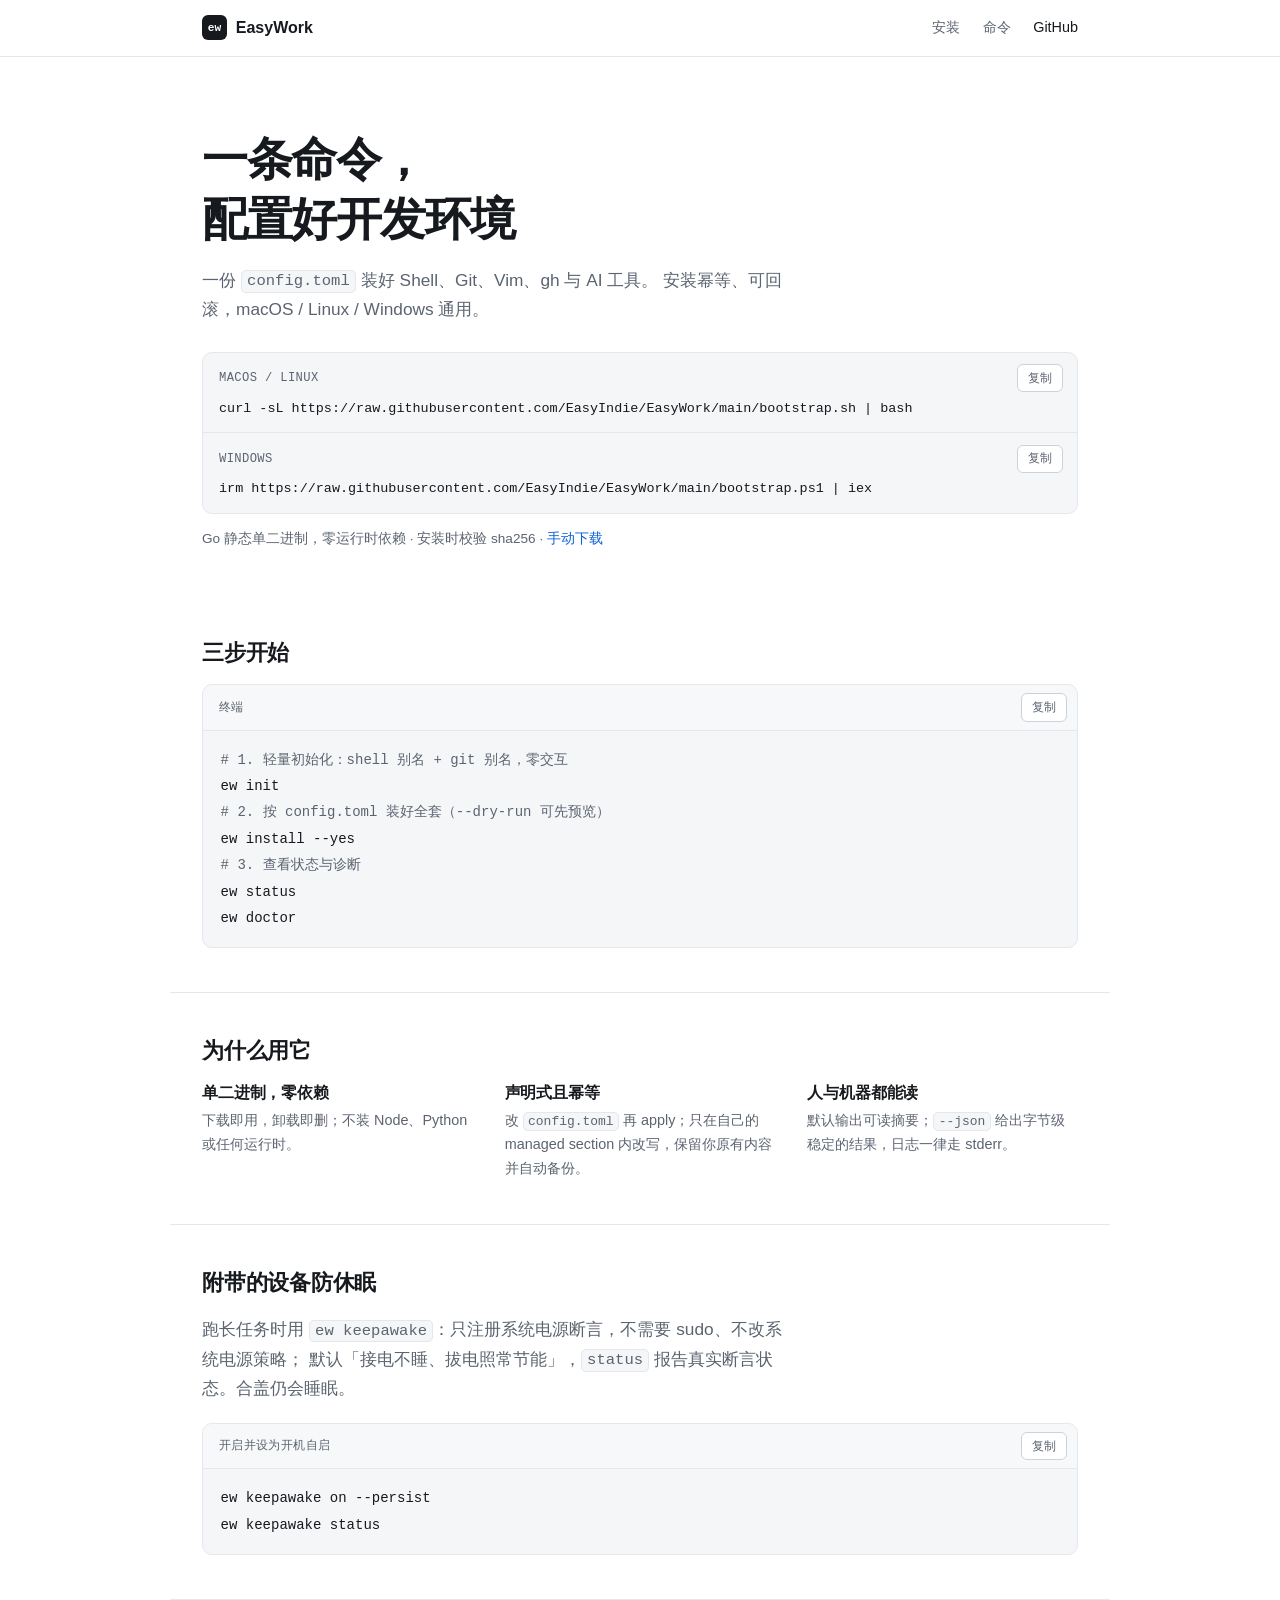
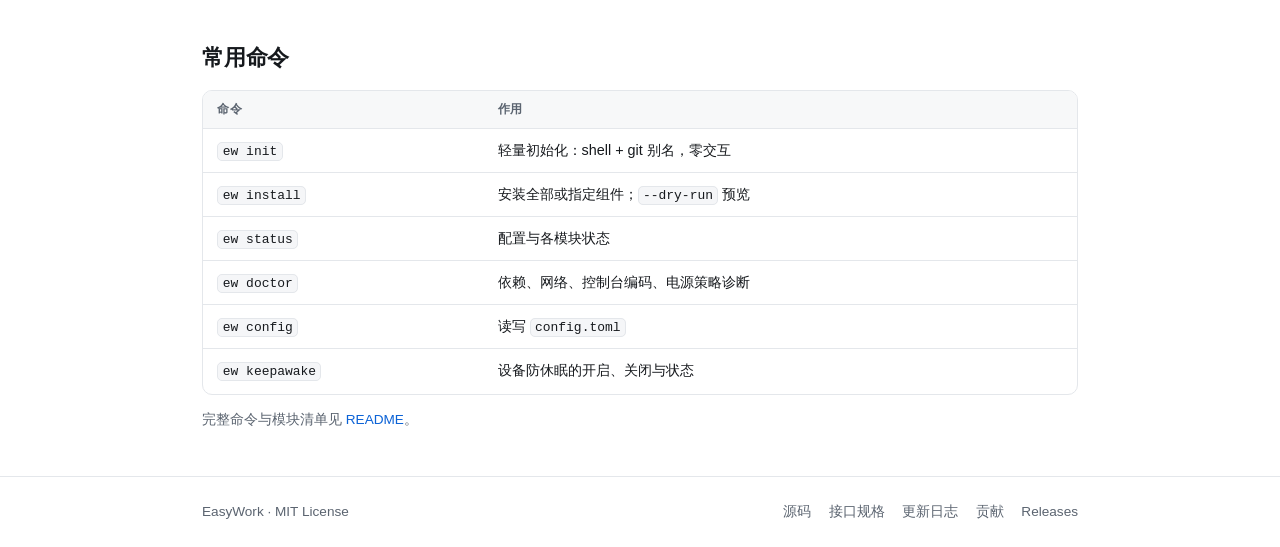
==== commit a1f48c08: "fix(site): 命令过长时不再被横向滚动条遮挡 真机反馈（macOS 始终显示滚动条）：安装命令是 overflow-x:auto 的滚动容器， 滚动条压在文字基线上。  - 安装行改为「标签+" ====
--- a/site/index.html
+++ b/site/index.html
@@ -10,8 +10,8 @@
 <meta property="og:type" content="website">
 <meta property="og:title" content="EasyWork — 一条命令，配置好开发环境">
 <meta property="og:description" content="Go 静态单二进制 · 声明式配置 · 幂等 · macOS / Linux / Windows">
-<meta property="og:url" content="https://easyindie.github.io/EasyWork/">
-<link rel="canonical" href="https://easyindie.github.io/EasyWork/">
+<meta property="og:url" content="https://easywork.jokerhub.cn/">
+<link rel="canonical" href="https://easywork.jokerhub.cn/">
 <link rel="icon" href="assets/favicon.svg" type="image/svg+xml">
 <link rel="stylesheet" href="assets/style.css">
 </head>
@@ -43,14 +43,18 @@
 
     <div class="code rows">
       <div class="row" data-copy-block>
-        <span class="os">macOS / Linux</span>
+        <div class="row-head">
+          <span class="os">macOS / Linux</span>
+          <button class="copy" type="button" aria-label="复制 macOS 与 Linux 安装命令">复制</button>
+        </div>
         <code class="cmd">curl -sL https://raw.githubusercontent.com/EasyIndie/EasyWork/main/bootstrap.sh | bash</code>
-        <button class="copy" type="button" aria-label="复制 macOS 与 Linux 安装命令">复制</button>
       </div>
       <div class="row" data-copy-block>
-        <span class="os">Windows</span>
+        <div class="row-head">
+          <span class="os">Windows</span>
+          <button class="copy" type="button" aria-label="复制 Windows 安装命令">复制</button>
+        </div>
         <code class="cmd">irm https://raw.githubusercontent.com/EasyIndie/EasyWork/main/bootstrap.ps1 | iex</code>
-        <button class="copy" type="button" aria-label="复制 Windows 安装命令">复制</button>
       </div>
     </div>
 
--- a/site/assets/style.css
+++ b/site/assets/style.css
@@ -70,7 +70,14 @@
   padding: 0.08em 0.34em;
 }
 
-pre code { background: none; border: 0; padding: 0; font-size: 0.875rem; white-space: pre; }
+pre code {
+  background: none;
+  border: 0;
+  padding: 0;
+  font-size: 0.875rem;
+  white-space: pre-wrap;
+  overflow-wrap: anywhere;
+}
 
 /* ── 唯一容器 ───────────────────────────────────────────── */
 
@@ -181,15 +188,17 @@
   overflow: hidden;
 }
 
-/* 安装命令：每行一条，各自可复制 */
-.row {
-  display: grid;
-  grid-template-columns: max-content minmax(0, 1fr) max-content;
-  align-items: center;
-  gap: 0.9rem;
-  padding: 0.7rem 0.85rem 0.7rem 1rem;
-}
+/* 安装命令：标签+复制在上，命令独占一行并自动换行（不出现横向滚动条） */
+.row { padding: 0.7rem 0.9rem 0.8rem 1rem; }
 .row + .row { border-top: 1px solid var(--line); }
+
+.row-head {
+  display: flex;
+  align-items: center;
+  justify-content: space-between;
+  gap: 1rem;
+  margin-bottom: 0.4rem;
+}
 
 .os {
   font-family: var(--font-mono);
@@ -200,25 +209,18 @@
   white-space: nowrap;
 }
 
+/* 长命令按空格优先折行，超长 URL 才在必要时断词 —— 复制内容不受影响 */
 .row .cmd {
+  display: block;
   background: none;
   border: 0;
   padding: 0;
   font-size: 0.84rem;
-  overflow-x: auto;
-  white-space: nowrap;
+  line-height: 1.55;
   color: var(--fg);
-}
-
-@media (max-width: 640px) {
-  .row {
-    grid-template-columns: max-content max-content;
-    grid-template-areas: "os copy" "cmd cmd";
-    gap: 0.3rem 0.9rem;
-  }
-  .os { grid-area: os; }
-  .copy { grid-area: copy; justify-self: end; }
-  .row .cmd { grid-area: cmd; padding-top: 0.15rem; }
+  white-space: pre-wrap;
+  overflow-wrap: anywhere;
+  word-break: normal;
 }
 
 .block-head {
@@ -236,7 +238,7 @@
   color: var(--fg-muted);
 }
 
-.code pre { margin: 0; padding: 1rem 1.1rem; overflow-x: auto; line-height: 1.65; }
+.code pre { margin: 0; padding: 1rem 1.1rem; line-height: 1.65; }
 .dim { color: var(--fg-muted); }
 
 .copy {
@@ -285,6 +287,7 @@
   border: 1px solid var(--line);
   border-radius: var(--radius);
   overflow-x: auto;
+  padding-bottom: 2px; /* 万一需要滚动，避免滚动条贴着最后一行文字 */
 }
 
 table { width: 100%; border-collapse: collapse; font-size: 0.9rem; }
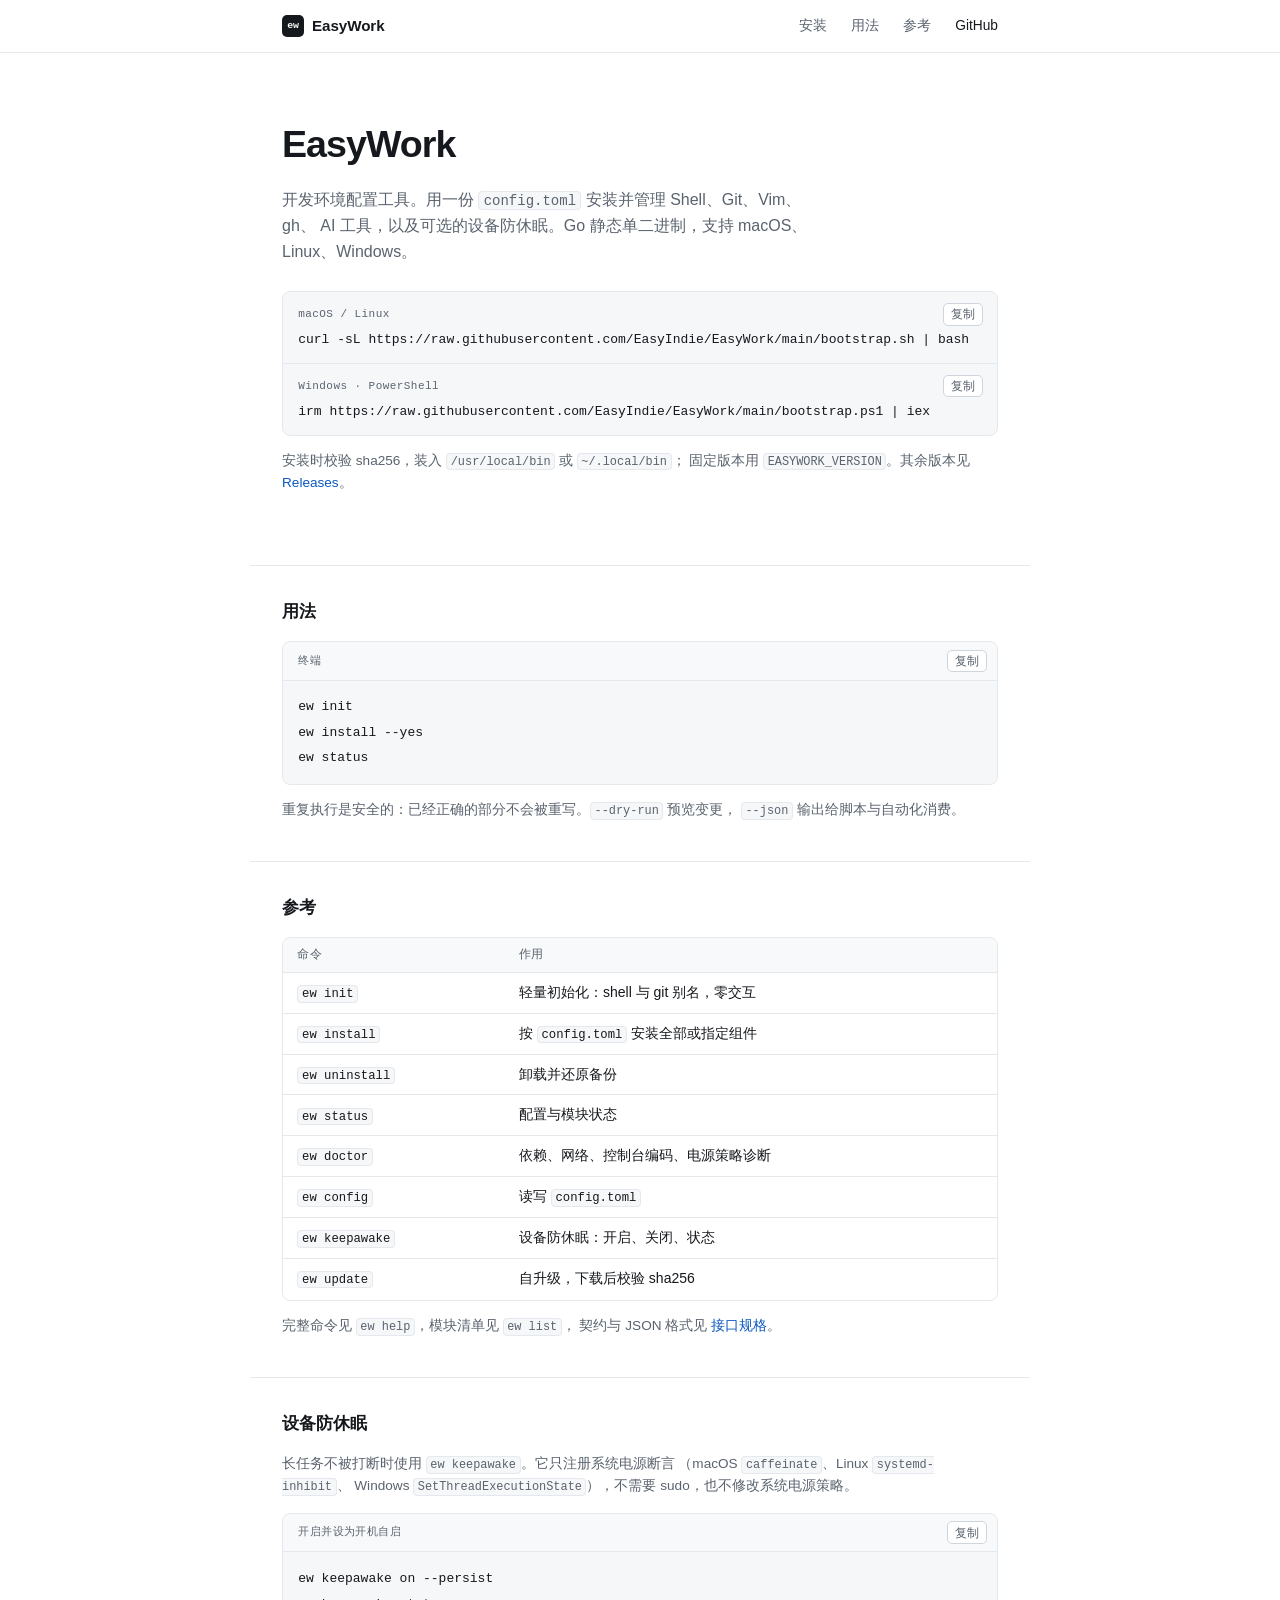
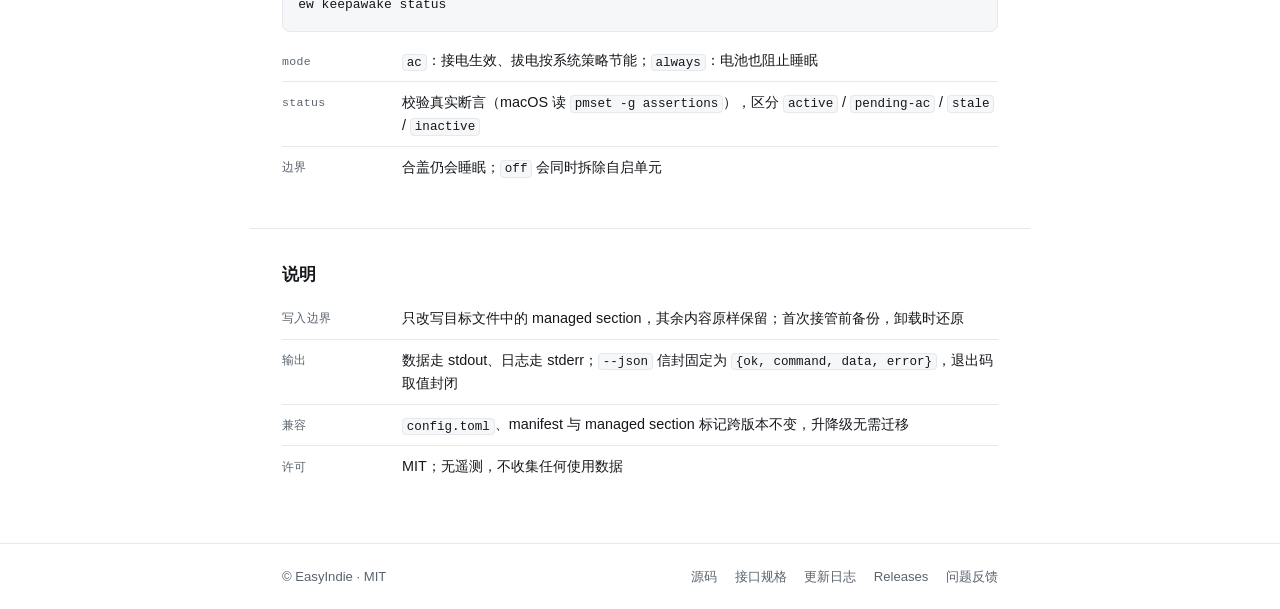
==== commit 988832df: "docs+site: 文档对齐精简；产品页改文档式排版；修复 keepawake 的 manifest 不同步 文档 - README 重写：安装 / 快速开始 / 命令 / 模块 / 防休眠 / 配" ====
--- a/site/index.html
+++ b/site/index.html
@@ -3,13 +3,13 @@
 <head>
 <meta charset="utf-8">
 <meta name="viewport" content="width=device-width, initial-scale=1">
-<title>EasyWork — 一条命令，配置好开发环境</title>
-<meta name="description" content="EasyWork 是 Go 静态单二进制的开发环境配置 CLI：一份 config.toml 装好 Shell、Git、Vim、gh、AI 工具，幂等可回滚，macOS / Linux / Windows 通用。">
+<title>EasyWork — 开发环境配置工具</title>
+<meta name="description" content="用一份 config.toml 安装并管理 Shell、Git、Vim、gh 与 AI 工具，可选设备防休眠。Go 静态单二进制，macOS / Linux / Windows 通用。">
 <meta name="theme-color" content="#ffffff" media="(prefers-color-scheme: light)">
 <meta name="theme-color" content="#0d1117" media="(prefers-color-scheme: dark)">
 <meta property="og:type" content="website">
-<meta property="og:title" content="EasyWork — 一条命令，配置好开发环境">
-<meta property="og:description" content="Go 静态单二进制 · 声明式配置 · 幂等 · macOS / Linux / Windows">
+<meta property="og:title" content="EasyWork — 开发环境配置工具">
+<meta property="og:description" content="Go 静态单二进制 · 声明式 config.toml · 幂等安装 · macOS / Linux / Windows">
 <meta property="og:url" content="https://easywork.jokerhub.cn/">
 <link rel="canonical" href="https://easywork.jokerhub.cn/">
 <link rel="icon" href="assets/favicon.svg" type="image/svg+xml">
@@ -26,7 +26,8 @@
     </a>
     <nav class="nav" aria-label="主导航">
       <a href="#install">安装</a>
-      <a href="#commands">命令</a>
+      <a href="#usage">用法</a>
+      <a href="#reference">参考</a>
       <a class="nav-ext" href="https://github.com/EasyIndie/EasyWork" rel="noopener">GitHub</a>
     </nav>
   </div>
@@ -35,10 +36,10 @@
 <main id="main">
 
   <section class="hero container" id="install">
-    <h1>一条命令，<br class="br-mobile">配置好开发环境</h1>
+    <h1>EasyWork</h1>
     <p class="lede">
-      一份 <code>config.toml</code> 装好 Shell、Git、Vim、gh 与 AI 工具。
-      安装幂等、可回滚，macOS / Linux / Windows 通用。
+      开发环境配置工具。用一份 <code>config.toml</code> 安装并管理 Shell、Git、Vim、gh、
+      AI 工具，以及可选的设备防休眠。Go 静态单二进制，支持 macOS、Linux、Windows。
     </p>
 
     <div class="code rows">
@@ -51,59 +52,68 @@
       </div>
       <div class="row" data-copy-block>
         <div class="row-head">
-          <span class="os">Windows</span>
+          <span class="os">Windows · PowerShell</span>
           <button class="copy" type="button" aria-label="复制 Windows 安装命令">复制</button>
         </div>
         <code class="cmd">irm https://raw.githubusercontent.com/EasyIndie/EasyWork/main/bootstrap.ps1 | iex</code>
       </div>
     </div>
 
-    <p class="meta">
-      Go 静态单二进制，零运行时依赖 · 安装时校验 sha256 ·
-      <a href="https://github.com/EasyIndie/EasyWork/releases/latest" rel="noopener">手动下载</a>
+    <p class="note">
+      安装时校验 sha256，装入 <code>/usr/local/bin</code> 或 <code>~/.local/bin</code>；
+      固定版本用 <code>EASYWORK_VERSION</code>。其余版本见
+      <a href="https://github.com/EasyIndie/EasyWork/releases" rel="noopener">Releases</a>。
     </p>
   </section>
 
-  <section class="section container">
-    <h2>三步开始</h2>
+  <section class="container" id="usage">
+    <h2>用法</h2>
     <div class="code block" data-copy-block>
       <div class="block-head">
         <span>终端</span>
-        <button class="copy" type="button" aria-label="复制三步开始命令">复制</button>
+        <button class="copy" type="button" aria-label="复制用法命令">复制</button>
       </div>
-      <pre><code class="cmd"><span class="dim"># 1. 轻量初始化：shell 别名 + git 别名，零交互</span>
-ew init
-<span class="dim"># 2. 按 config.toml 装好全套（--dry-run 可先预览）</span>
+      <pre><code class="cmd">ew init
 ew install --yes
-<span class="dim"># 3. 查看状态与诊断</span>
-ew status
-ew doctor</code></pre>
+ew status</code></pre>
     </div>
+    <p class="note">
+      重复执行是安全的：已经正确的部分不会被重写。<code>--dry-run</code> 预览变更，
+      <code>--json</code> 输出给脚本与自动化消费。
+    </p>
   </section>
 
-  <section class="section container">
-    <h2>为什么用它</h2>
-    <ul class="points">
-      <li>
-        <h3>单二进制，零依赖</h3>
-        <p>下载即用，卸载即删；不装 Node、Python 或任何运行时。</p>
-      </li>
-      <li>
-        <h3>声明式且幂等</h3>
-        <p>改 <code>config.toml</code> 再 apply；只在自己的 managed section 内改写，保留你原有内容并自动备份。</p>
-      </li>
-      <li>
-        <h3>人与机器都能读</h3>
-        <p>默认输出可读摘要；<code>--json</code> 给出字节级稳定的结果，日志一律走 stderr。</p>
-      </li>
-    </ul>
+  <section class="container" id="reference">
+    <h2>参考</h2>
+    <div class="table-wrap">
+      <table>
+        <thead>
+          <tr><th scope="col">命令</th><th scope="col">作用</th></tr>
+        </thead>
+        <tbody>
+          <tr><td><code>ew init</code></td><td>轻量初始化：shell 与 git 别名，零交互</td></tr>
+          <tr><td><code>ew install</code></td><td>按 <code>config.toml</code> 安装全部或指定组件</td></tr>
+          <tr><td><code>ew uninstall</code></td><td>卸载并还原备份</td></tr>
+          <tr><td><code>ew status</code></td><td>配置与模块状态</td></tr>
+          <tr><td><code>ew doctor</code></td><td>依赖、网络、控制台编码、电源策略诊断</td></tr>
+          <tr><td><code>ew config</code></td><td>读写 <code>config.toml</code></td></tr>
+          <tr><td><code>ew keepawake</code></td><td>设备防休眠：开启、关闭、状态</td></tr>
+          <tr><td><code>ew update</code></td><td>自升级，下载后校验 sha256</td></tr>
+        </tbody>
+      </table>
+    </div>
+    <p class="note">
+      完整命令见 <code>ew help</code>，模块清单见 <code>ew list</code>，
+      契约与 JSON 格式见 <a href="https://github.com/EasyIndie/EasyWork/tree/main/docs/spec" rel="noopener">接口规格</a>。
+    </p>
   </section>
 
-  <section class="section container">
-    <h2>附带的设备防休眠</h2>
-    <p class="lede tight">
-      跑长任务时用 <code>ew keepawake</code>：只注册系统电源断言，不需要 sudo、不改系统电源策略；
-      默认「接电不睡、拔电照常节能」，<code>status</code> 报告真实断言状态。合盖仍会睡眠。
+  <section class="container" id="keepawake">
+    <h2>设备防休眠</h2>
+    <p class="note before-code">
+      长任务不被打断时使用 <code>ew keepawake</code>。它只注册系统电源断言
+      （macOS <code>caffeinate</code>、Linux <code>systemd-inhibit</code>、
+      Windows <code>SetThreadExecutionState</code>），不需要 sudo，也不修改系统电源策略。
     </p>
     <div class="code block" data-copy-block>
       <div class="block-head">
@@ -113,39 +123,57 @@
       <pre><code class="cmd">ew keepawake on --persist
 ew keepawake status</code></pre>
     </div>
+    <dl class="facts">
+      <div>
+        <dt>mode</dt>
+        <dd><code>ac</code>：接电生效、拔电按系统策略节能；<code>always</code>：电池也阻止睡眠</dd>
+      </div>
+      <div>
+        <dt>status</dt>
+        <dd>校验真实断言（macOS 读 <code>pmset -g assertions</code>），区分
+          <code>active</code> / <code>pending-ac</code> / <code>stale</code> / <code>inactive</code></dd>
+      </div>
+      <div>
+        <dt>边界</dt>
+        <dd>合盖仍会睡眠；<code>off</code> 会同时拆除自启单元</dd>
+      </div>
+    </dl>
   </section>
 
-  <section class="section container" id="commands">
-    <h2>常用命令</h2>
-    <div class="table-wrap">
-      <table>
-        <thead>
-          <tr><th scope="col">命令</th><th scope="col">作用</th></tr>
-        </thead>
-        <tbody>
-          <tr><td><code>ew init</code></td><td>轻量初始化：shell + git 别名，零交互</td></tr>
-          <tr><td><code>ew install</code></td><td>安装全部或指定组件；<code>--dry-run</code> 预览</td></tr>
-          <tr><td><code>ew status</code></td><td>配置与各模块状态</td></tr>
-          <tr><td><code>ew doctor</code></td><td>依赖、网络、控制台编码、电源策略诊断</td></tr>
-          <tr><td><code>ew config</code></td><td>读写 <code>config.toml</code></td></tr>
-          <tr><td><code>ew keepawake</code></td><td>设备防休眠的开启、关闭与状态</td></tr>
-        </tbody>
-      </table>
-    </div>
-    <p class="meta">完整命令与模块清单见 <a href="https://github.com/EasyIndie/EasyWork/blob/main/README.md" rel="noopener">README</a>。</p>
+  <section class="container" id="notes">
+    <h2>说明</h2>
+    <dl class="facts">
+      <div>
+        <dt>写入边界</dt>
+        <dd>只改写目标文件中的 managed section，其余内容原样保留；首次接管前备份，卸载时还原</dd>
+      </div>
+      <div>
+        <dt>输出</dt>
+        <dd>数据走 stdout、日志走 stderr；<code>--json</code> 信封固定为
+          <code>{ok, command, data, error}</code>，退出码取值封闭</dd>
+      </div>
+      <div>
+        <dt>兼容</dt>
+        <dd><code>config.toml</code>、manifest 与 managed section 标记跨版本不变，升降级无需迁移</dd>
+      </div>
+      <div>
+        <dt>许可</dt>
+        <dd>MIT；无遥测，不收集任何使用数据</dd>
+      </div>
+    </dl>
   </section>
 
 </main>
 
 <footer class="site-footer">
   <div class="container footer-inner">
-    <p>EasyWork · MIT License</p>
+    <p>© EasyIndie · MIT</p>
     <p class="footer-links">
       <a href="https://github.com/EasyIndie/EasyWork" rel="noopener">源码</a>
       <a href="https://github.com/EasyIndie/EasyWork/tree/main/docs/spec" rel="noopener">接口规格</a>
       <a href="https://github.com/EasyIndie/EasyWork/blob/main/CHANGELOG.md" rel="noopener">更新日志</a>
-      <a href="https://github.com/EasyIndie/EasyWork/blob/main/CONTRIBUTING.md" rel="noopener">贡献</a>
-      <a href="https://github.com/EasyIndie/EasyWork/releases/latest" rel="noopener">Releases</a>
+      <a href="https://github.com/EasyIndie/EasyWork/releases" rel="noopener">Releases</a>
+      <a href="https://github.com/EasyIndie/EasyWork/issues" rel="noopener">问题反馈</a>
     </p>
   </div>
 </footer>
--- a/site/assets/style.css
+++ b/site/assets/style.css
@@ -1,22 +1,20 @@
-/* EasyWork 产品页 —— 统一容器宽度、无外链资源、亮/暗随系统。 */
+/* EasyWork 产品页 —— 文档式排版：单一窄栏、hairline 分隔、无卡片、无外链资源。 */
 
 :root {
   color-scheme: light dark;
 
   --bg: #ffffff;
-  --bg-soft: #f7f8f9;
-  --bg-code: #f5f6f8;
-  --fg: #16191d;
-  --fg-muted: #5b6470;
-  --line: #e4e7eb;
-  --line-strong: #ccd2d9;
-  --accent: #0b62d6;
+  --bg-soft: #f8f9fa;
+  --bg-code: #f6f7f9;
+  --fg: #15181c;
+  --fg-muted: #5a636e;
+  --line: #e5e8ec;
+  --line-strong: #cfd5dc;
+  --accent: #0a58c0;
   --ok: #157347;
 
-  /* 单一容器宽度：头部、正文、页脚左右边缘完全对齐 */
-  --container: 940px;
-  --measure: 62ch;
-  --radius: 10px;
+  --container: 780px;
+  --radius: 8px;
 
   --font-sans: -apple-system, BlinkMacSystemFont, "Segoe UI", "Noto Sans SC",
     "PingFang SC", "Hiragino Sans GB", "Microsoft YaHei", Roboto, Helvetica, Arial, sans-serif;
@@ -26,20 +24,19 @@
 
 @media (prefers-color-scheme: dark) {
   :root {
-    --bg: #0d1117;
-    --bg-soft: #141a22;
-    --bg-code: #161d26;
-    --fg: #e9ecf0;
-    --fg-muted: #99a4b0;
-    --line: #232c36;
-    --line-strong: #33404d;
-    --accent: #6aa4ff;
-    --ok: #4ac48a;
+    --bg: #0e1116;
+    --bg-soft: #151a21;
+    --bg-code: #171d25;
+    --fg: #e7eaee;
+    --fg-muted: #98a2ad;
+    --line: #242c35;
+    --line-strong: #333e49;
+    --accent: #7aa7f0;
+    --ok: #4fbe8f;
   }
 }
 
 * { box-sizing: border-box; }
-
 html { -webkit-text-size-adjust: 100%; }
 @media (prefers-reduced-motion: no-preference) { html { scroll-behavior: smooth; } }
 
@@ -48,51 +45,51 @@
   background: var(--bg);
   color: var(--fg);
   font-family: var(--font-sans);
-  font-size: 16px;
-  line-height: 1.65;
+  font-size: 15.5px;
+  line-height: 1.7;
   -webkit-font-smoothing: antialiased;
-}
-
-h1, h2, h3 { line-height: 1.3; letter-spacing: -0.01em; }
-
-a { color: var(--accent); text-decoration: none; }
-a:hover { text-decoration: underline; text-underline-offset: 3px; }
-
-:focus-visible { outline: 2px solid var(--accent); outline-offset: 2px; border-radius: 4px; }
-
-code, pre { font-family: var(--font-mono); }
+  -moz-osx-font-smoothing: grayscale;
+}
+
+p { margin: 0 0 0.9rem; }
+p:last-child { margin-bottom: 0; }
+
+a {
+  color: var(--accent);
+  text-decoration: none;
+  text-underline-offset: 2px;
+  text-decoration-thickness: 1px;
+}
+a:hover { text-decoration: underline; }
+
+:focus-visible { outline: 2px solid var(--accent); outline-offset: 2px; border-radius: 3px; }
+
+code, pre { font-family: var(--font-mono); font-feature-settings: "calt" 0; }
 
 code {
-  font-size: 0.9em;
+  font-size: 0.875em;
   background: var(--bg-code);
   border: 1px solid var(--line);
-  border-radius: 5px;
-  padding: 0.08em 0.34em;
-}
-
-pre code {
-  background: none;
-  border: 0;
-  padding: 0;
-  font-size: 0.875rem;
-  white-space: pre-wrap;
-  overflow-wrap: anywhere;
-}
-
-/* ── 唯一容器 ───────────────────────────────────────────── */
+  border-radius: 4px;
+  padding: 0.06em 0.3em;
+}
+
+pre code { background: none; border: 0; padding: 0; font-size: 13px; }
+
+/* ── 容器：全站唯一宽度 ─────────────────────────────────── */
 
 .container {
   width: 100%;
   max-width: var(--container);
   margin-inline: auto;
-  padding-inline: clamp(1.25rem, 4vw, 2rem);
+  padding-inline: clamp(1.25rem, 5vw, 2rem);
 }
 
 .skip-link {
   position: absolute;
   left: -9999px;
   top: 0;
-  padding: 0.6rem 1rem;
+  padding: 0.55rem 0.9rem;
   background: var(--bg);
   border: 1px solid var(--line-strong);
   border-radius: var(--radius);
@@ -115,71 +112,75 @@
   align-items: center;
   justify-content: space-between;
   gap: 1rem;
-  min-height: 56px;
+  min-height: 52px;
 }
 
 .brand {
   display: inline-flex;
   align-items: center;
-  gap: 0.55rem;
+  gap: 0.5rem;
   color: var(--fg);
   font-weight: 600;
+  font-size: 0.95rem;
+  letter-spacing: -0.005em;
 }
 .brand:hover { text-decoration: none; }
 
 .brand-mark {
   display: inline-grid;
   place-items: center;
-  width: 25px;
-  height: 25px;
-  border-radius: 6px;
+  width: 22px;
+  height: 22px;
+  border-radius: 5px;
   background: var(--fg);
   color: var(--bg);
   font-family: var(--font-mono);
-  font-size: 0.7rem;
+  font-size: 0.62rem;
   font-weight: 700;
 }
 
 .nav {
   display: flex;
   align-items: center;
-  gap: clamp(0.9rem, 2vw, 1.4rem);
-  font-size: 0.9rem;
+  gap: clamp(0.9rem, 2.5vw, 1.5rem);
+  font-size: 0.86rem;
 }
 .nav a { color: var(--fg-muted); }
 .nav a:hover { color: var(--fg); text-decoration: none; }
 .nav .nav-ext { color: var(--fg); }
 
-@media (max-width: 560px) {
+@media (max-width: 520px) {
   .nav a:not(.nav-ext) { display: none; }
 }
 
-/* ── Hero ───────────────────────────────────────────────── */
-
-.hero { padding-block: clamp(2.75rem, 6vw, 4.5rem) clamp(1.75rem, 4vw, 2.75rem); }
+/* ── 首屏 ───────────────────────────────────────────────── */
+
+.hero { padding-block: clamp(2.5rem, 6vw, 3.75rem) clamp(1.5rem, 3vw, 2rem); }
 
 .hero h1 {
-  margin: 0 0 1rem;
-  font-size: clamp(1.85rem, 1.2rem + 2.4vw, 2.9rem);
-  font-weight: 680;
-  letter-spacing: -0.03em;
+  margin: 0 0 0.6rem;
+  font-size: clamp(1.9rem, 1.4rem + 1.6vw, 2.35rem);
+  font-weight: 640;
+  letter-spacing: -0.025em;
 }
 
 .lede {
-  margin: 0 0 1.75rem;
-  max-width: var(--measure);
-  color: var(--fg-muted);
-  font-size: clamp(1rem, 0.96rem + 0.25vw, 1.08rem);
-}
-.lede.tight { margin-bottom: 1.25rem; }
-
-.meta {
-  margin: 0.9rem 0 0;
+  margin: 0 0 1.6rem;
+  color: var(--fg-muted);
+  font-size: 1rem;
+  line-height: 1.65;
+  max-width: 62ch;
+}
+
+.note {
+  margin: 0.85rem 0 0;
+  color: var(--fg-muted);
   font-size: 0.85rem;
-  color: var(--fg-muted);
-}
-
-/* ── 代码块 ─────────────────────────────────────────────── */
+  line-height: 1.6;
+}
+.note.before-code { margin: 0 0 1rem; }
+
+/* ── 代码 ───────────────────────────────────────────────── */
 
 .code {
   border: 1px solid var(--line);
@@ -188,8 +189,7 @@
   overflow: hidden;
 }
 
-/* 安装命令：标签+复制在上，命令独占一行并自动换行（不出现横向滚动条） */
-.row { padding: 0.7rem 0.9rem 0.8rem 1rem; }
+.row { padding: 0.65rem 0.85rem 0.75rem 0.95rem; }
 .row + .row { border-top: 1px solid var(--line); }
 
 .row-head {
@@ -197,30 +197,27 @@
   align-items: center;
   justify-content: space-between;
   gap: 1rem;
-  margin-bottom: 0.4rem;
+  margin-bottom: 0.3rem;
 }
 
 .os {
   font-family: var(--font-mono);
-  font-size: 0.76rem;
-  letter-spacing: 0.03em;
-  text-transform: uppercase;
+  font-size: 11px;
+  letter-spacing: 0.04em;
   color: var(--fg-muted);
   white-space: nowrap;
 }
 
-/* 长命令按空格优先折行，超长 URL 才在必要时断词 —— 复制内容不受影响 */
 .row .cmd {
   display: block;
   background: none;
   border: 0;
   padding: 0;
-  font-size: 0.84rem;
-  line-height: 1.55;
+  font-size: 13px;
+  line-height: 1.6;
   color: var(--fg);
   white-space: pre-wrap;
   overflow-wrap: anywhere;
-  word-break: normal;
 }
 
 .block-head {
@@ -228,58 +225,77 @@
   align-items: center;
   justify-content: space-between;
   gap: 1rem;
-  padding: 0.5rem 0.65rem 0.5rem 1rem;
+  padding: 0.45rem 0.6rem 0.45rem 0.95rem;
   border-bottom: 1px solid var(--line);
   background: var(--bg-soft);
   font-family: var(--font-mono);
-  font-size: 0.76rem;
-  letter-spacing: 0.03em;
-  text-transform: uppercase;
-  color: var(--fg-muted);
-}
-
-.code pre { margin: 0; padding: 1rem 1.1rem; line-height: 1.65; }
-.dim { color: var(--fg-muted); }
+  font-size: 11px;
+  letter-spacing: 0.04em;
+  color: var(--fg-muted);
+}
+
+.code pre { margin: 0; padding: 0.85rem 0.95rem; line-height: 1.65; }
+.code pre code { white-space: pre-wrap; overflow-wrap: anywhere; }
 
 .copy {
   appearance: none;
   border: 1px solid var(--line-strong);
-  border-radius: 6px;
+  border-radius: 5px;
   background: var(--bg);
   color: var(--fg-muted);
   font: inherit;
   font-family: var(--font-sans);
-  font-size: 0.78rem;
-  padding: 0.18rem 0.6rem;
+  font-size: 11.5px;
+  line-height: 1.4;
+  padding: 0.15rem 0.45rem;
   cursor: pointer;
-  text-transform: none;
-  letter-spacing: 0;
 }
 .copy:hover { color: var(--fg); border-color: var(--fg-muted); }
 .copy[data-done="true"] { color: var(--ok); border-color: var(--ok); }
 
-/* ── 区块 ───────────────────────────────────────────────── */
-
-.section { padding-block: clamp(1.9rem, 4vw, 2.75rem); }
-.section + .section { border-top: 1px solid var(--line); }
-
-.section h2 {
-  margin: 0 0 1.1rem;
-  font-size: clamp(1.15rem, 1.05rem + 0.5vw, 1.35rem);
+/* ── 区块标题 ───────────────────────────────────────────── */
+
+section.container + section.container {
+  margin-top: clamp(1.75rem, 3.5vw, 2.5rem);
+  padding-top: clamp(1.5rem, 3vw, 2rem);
+  border-top: 1px solid var(--line);
+}
+
+h2 {
+  margin: 0 0 0.9rem;
+  font-size: 1.05rem;
   font-weight: 640;
-}
-
-/* 三点特性：单行三段，窄屏堆叠 */
-.points {
+  letter-spacing: -0.005em;
+}
+
+/* ── 说明列表 ───────────────────────────────────────────── */
+
+.facts { margin: 1.1rem 0 0; }
+
+.facts > div {
   display: grid;
-  grid-template-columns: repeat(auto-fit, minmax(min(230px, 100%), 1fr));
-  gap: 1.5rem 2rem;
-  margin: 0;
-  padding: 0;
-  list-style: none;
-}
-.points h3 { margin: 0 0 0.35rem; font-size: 0.98rem; font-weight: 640; }
-.points p { margin: 0; color: var(--fg-muted); font-size: 0.9rem; }
+  grid-template-columns: 6.5rem minmax(0, 1fr);
+  gap: 0.35rem 1rem;
+  padding: 0.55rem 0;
+  border-top: 1px solid var(--line);
+  font-size: 0.9rem;
+}
+.facts > div:first-child { border-top: 0; padding-top: 0; }
+
+.facts dt {
+  color: var(--fg-muted);
+  font-family: var(--font-mono);
+  font-size: 11.5px;
+  letter-spacing: 0.03em;
+  padding-top: 0.15rem;
+}
+.facts dd { margin: 0; color: var(--fg); line-height: 1.6; }
+.facts dd code { white-space: nowrap; }
+
+@media (max-width: 560px) {
+  .facts > div { grid-template-columns: 1fr; gap: 0.15rem; }
+  .facts dt { padding-top: 0; }
+}
 
 /* ── 表格 ───────────────────────────────────────────────── */
 
@@ -287,34 +303,35 @@
   border: 1px solid var(--line);
   border-radius: var(--radius);
   overflow-x: auto;
-  padding-bottom: 2px; /* 万一需要滚动，避免滚动条贴着最后一行文字 */
-}
-
-table { width: 100%; border-collapse: collapse; font-size: 0.9rem; }
+  padding-bottom: 2px;
+}
+
+table { width: 100%; border-collapse: collapse; font-size: 0.875rem; }
 
 thead th {
   text-align: left;
-  padding: 0.55rem 0.9rem;
+  padding: 0.45rem 0.9rem;
   border-bottom: 1px solid var(--line);
   background: var(--bg-soft);
-  font-size: 0.76rem;
-  font-weight: 600;
+  color: var(--fg-muted);
+  font-weight: 500;
+  font-size: 11.5px;
   letter-spacing: 0.04em;
-  text-transform: uppercase;
-  color: var(--fg-muted);
+  font-family: var(--font-mono);
   white-space: nowrap;
 }
 
-tbody td { padding: 0.6rem 0.9rem; border-top: 1px solid var(--line); }
+tbody td { padding: 0.5rem 0.9rem; border-top: 1px solid var(--line); vertical-align: top; }
 tbody tr:first-child td { border-top: 0; }
 tbody td:first-child { white-space: nowrap; }
 
 /* ── 页脚 ───────────────────────────────────────────────── */
 
 .site-footer {
+  margin-top: clamp(2.5rem, 5vw, 3.5rem);
   border-top: 1px solid var(--line);
-  padding-block: 1.5rem;
-  font-size: 0.85rem;
+  padding-block: 1.35rem;
+  font-size: 0.82rem;
   color: var(--fg-muted);
 }
 
@@ -323,14 +340,10 @@
   flex-wrap: wrap;
   align-items: center;
   justify-content: space-between;
-  gap: 0.6rem 1.5rem;
+  gap: 0.5rem 1.5rem;
 }
 .footer-inner p { margin: 0; }
 
-.footer-links { display: flex; flex-wrap: wrap; gap: 0.4rem 1.1rem; }
+.footer-links { display: flex; flex-wrap: wrap; gap: 0.35rem 1.1rem; }
 .footer-links a { color: var(--fg-muted); }
 .footer-links a:hover { color: var(--fg); }
-
-@media (max-width: 480px) {
-  .br-mobile { display: none; }
-}
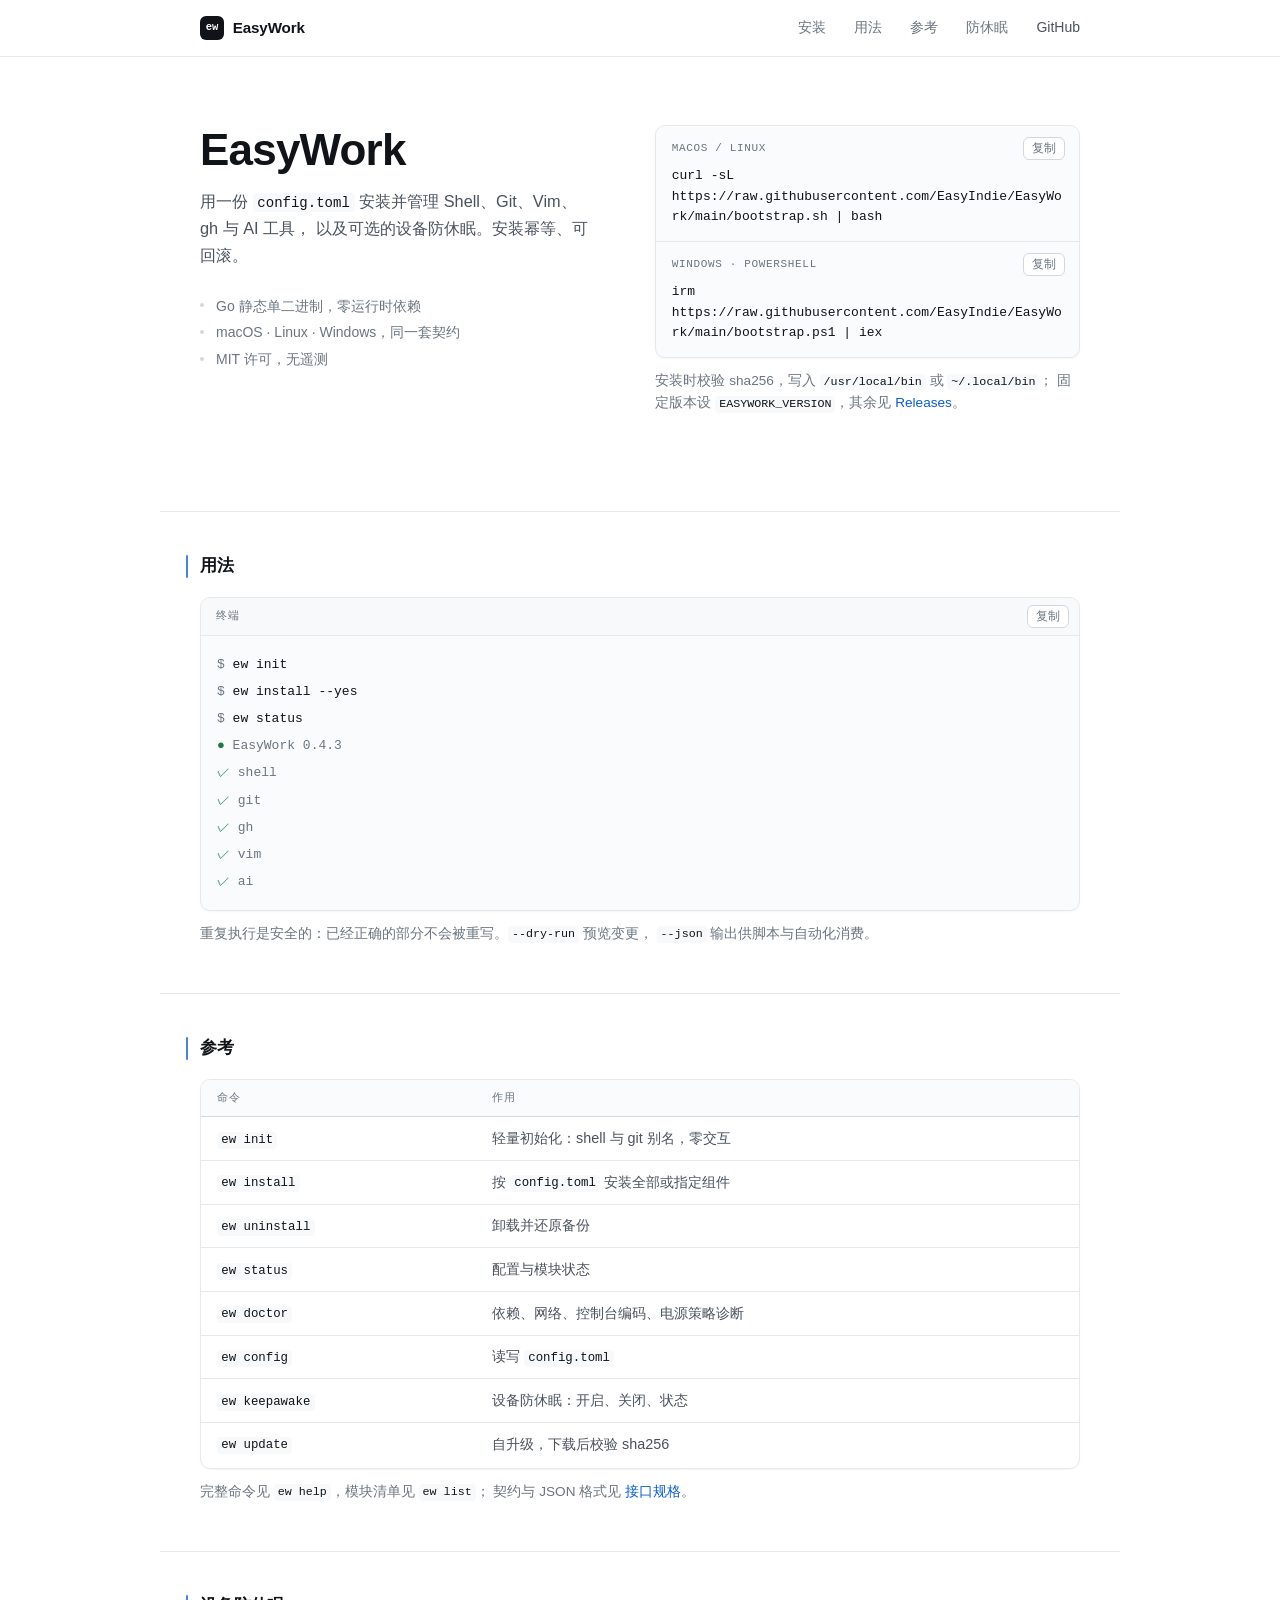
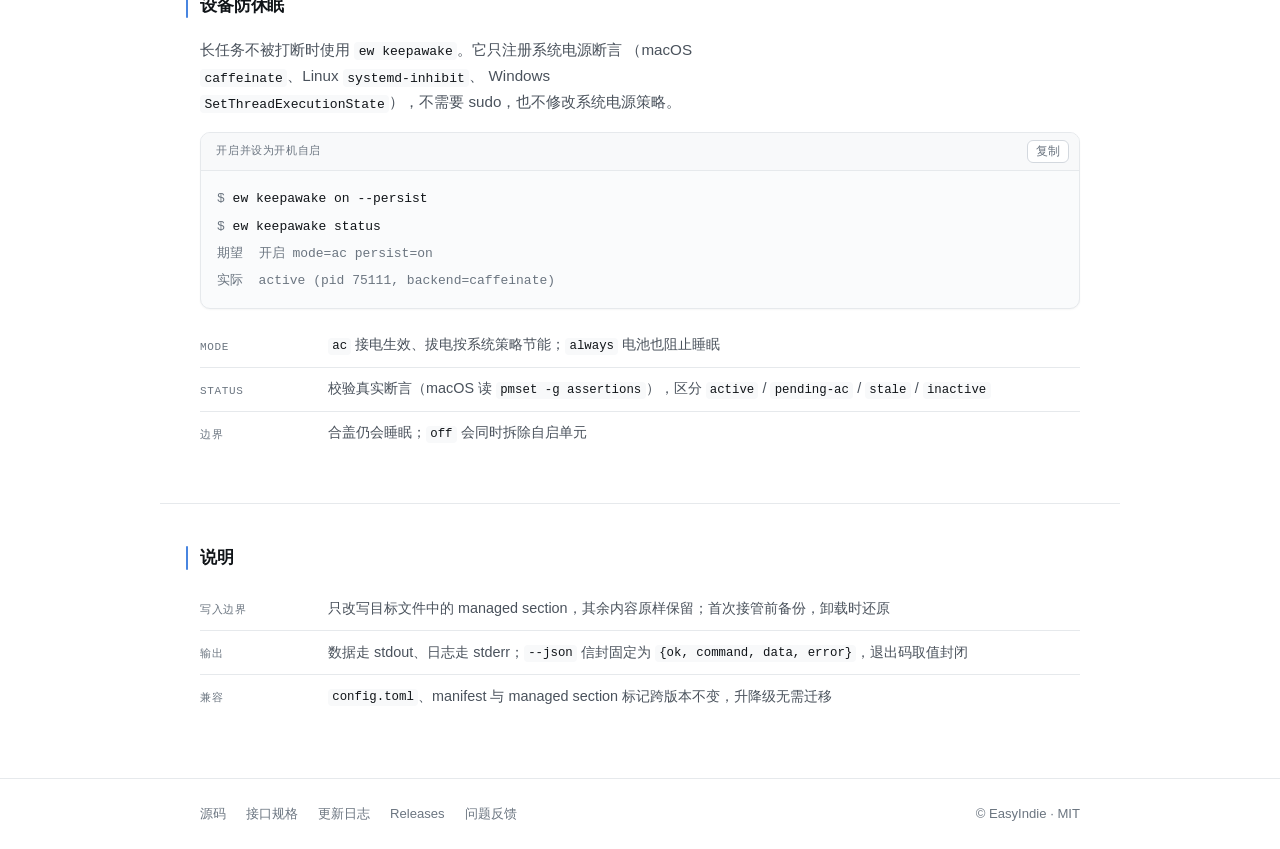
==== commit f1ef2f7b: "polish(site): 首屏两栏布局、终端块语义色、层叠细节 - 首屏改为两栏（文案 + 安装），宽屏更稳、移动端自动堆叠 - 终端块区分提示符（$）、输出（次级色）与状态符号（绿），信息层次更清" ====
--- a/site/index.html
+++ b/site/index.html
@@ -6,7 +6,7 @@
 <title>EasyWork — 开发环境配置工具</title>
 <meta name="description" content="用一份 config.toml 安装并管理 Shell、Git、Vim、gh 与 AI 工具，可选设备防休眠。Go 静态单二进制，macOS / Linux / Windows 通用。">
 <meta name="theme-color" content="#ffffff" media="(prefers-color-scheme: light)">
-<meta name="theme-color" content="#0d1117" media="(prefers-color-scheme: dark)">
+<meta name="theme-color" content="#0b0e12" media="(prefers-color-scheme: dark)">
 <meta property="og:type" content="website">
 <meta property="og:title" content="EasyWork — 开发环境配置工具">
 <meta property="og:description" content="Go 静态单二进制 · 声明式 config.toml · 幂等安装 · macOS / Linux / Windows">
@@ -22,12 +22,13 @@
   <div class="container header-inner">
     <a class="brand" href="./" aria-label="EasyWork 首页">
       <span class="brand-mark" aria-hidden="true">ew</span>
-      <span>EasyWork</span>
+      <span class="brand-name">EasyWork</span>
     </a>
     <nav class="nav" aria-label="主导航">
       <a href="#install">安装</a>
       <a href="#usage">用法</a>
       <a href="#reference">参考</a>
+      <a href="#keepawake">防休眠</a>
       <a class="nav-ext" href="https://github.com/EasyIndie/EasyWork" rel="noopener">GitHub</a>
     </nav>
   </div>
@@ -36,50 +37,64 @@
 <main id="main">
 
   <section class="hero container" id="install">
-    <h1>EasyWork</h1>
-    <p class="lede">
-      开发环境配置工具。用一份 <code>config.toml</code> 安装并管理 Shell、Git、Vim、gh、
-      AI 工具，以及可选的设备防休眠。Go 静态单二进制，支持 macOS、Linux、Windows。
-    </p>
-
-    <div class="code rows">
-      <div class="row" data-copy-block>
-        <div class="row-head">
-          <span class="os">macOS / Linux</span>
-          <button class="copy" type="button" aria-label="复制 macOS 与 Linux 安装命令">复制</button>
-        </div>
-        <code class="cmd">curl -sL https://raw.githubusercontent.com/EasyIndie/EasyWork/main/bootstrap.sh | bash</code>
-      </div>
-      <div class="row" data-copy-block>
-        <div class="row-head">
-          <span class="os">Windows · PowerShell</span>
-          <button class="copy" type="button" aria-label="复制 Windows 安装命令">复制</button>
-        </div>
-        <code class="cmd">irm https://raw.githubusercontent.com/EasyIndie/EasyWork/main/bootstrap.ps1 | iex</code>
-      </div>
+    <div class="hero-copy">
+      <h1>EasyWork</h1>
+      <p class="lede">
+        用一份 <code>config.toml</code> 安装并管理 Shell、Git、Vim、gh 与 AI 工具，
+        以及可选的设备防休眠。安装幂等、可回滚。
+      </p>
+      <ul class="spec-list">
+        <li>Go 静态单二进制，零运行时依赖</li>
+        <li>macOS · Linux · Windows，同一套契约</li>
+        <li>MIT 许可，无遥测</li>
+      </ul>
     </div>
 
-    <p class="note">
-      安装时校验 sha256，装入 <code>/usr/local/bin</code> 或 <code>~/.local/bin</code>；
-      固定版本用 <code>EASYWORK_VERSION</code>。其余版本见
-      <a href="https://github.com/EasyIndie/EasyWork/releases" rel="noopener">Releases</a>。
-    </p>
+    <div class="hero-install">
+      <div class="code">
+        <div class="row" data-copy-block>
+          <div class="row-head">
+            <span class="os">macOS / Linux</span>
+            <button class="copy" type="button" aria-label="复制 macOS 与 Linux 安装命令">复制</button>
+          </div>
+          <code class="cmd">curl -sL https://raw.githubusercontent.com/EasyIndie/EasyWork/main/bootstrap.sh | bash</code>
+        </div>
+        <div class="row" data-copy-block>
+          <div class="row-head">
+            <span class="os">Windows · PowerShell</span>
+            <button class="copy" type="button" aria-label="复制 Windows 安装命令">复制</button>
+          </div>
+          <code class="cmd">irm https://raw.githubusercontent.com/EasyIndie/EasyWork/main/bootstrap.ps1 | iex</code>
+        </div>
+      </div>
+      <p class="note">
+        安装时校验 sha256，写入 <code>/usr/local/bin</code> 或 <code>~/.local/bin</code>；
+        固定版本设 <code>EASYWORK_VERSION</code>，其余见
+        <a href="https://github.com/EasyIndie/EasyWork/releases" rel="noopener">Releases</a>。
+      </p>
+    </div>
   </section>
 
   <section class="container" id="usage">
     <h2>用法</h2>
-    <div class="code block" data-copy-block>
+    <div class="code terminal" data-copy-block>
       <div class="block-head">
         <span>终端</span>
         <button class="copy" type="button" aria-label="复制用法命令">复制</button>
       </div>
-      <pre><code class="cmd">ew init
-ew install --yes
-ew status</code></pre>
+      <pre><code class="cmd"><span class="p">$</span> ew init
+<span class="p">$</span> ew install --yes
+<span class="p">$</span> ew status
+<span class="out"><span class="ok">●</span> EasyWork 0.4.3</span>
+<span class="out"><span class="ok">✓</span> shell
+<span class="ok">✓</span> git
+<span class="ok">✓</span> gh
+<span class="ok">✓</span> vim
+<span class="ok">✓</span> ai</span></code></pre>
     </div>
     <p class="note">
       重复执行是安全的：已经正确的部分不会被重写。<code>--dry-run</code> 预览变更，
-      <code>--json</code> 输出给脚本与自动化消费。
+      <code>--json</code> 输出供脚本与自动化消费。
     </p>
   </section>
 
@@ -103,30 +118,32 @@
       </table>
     </div>
     <p class="note">
-      完整命令见 <code>ew help</code>，模块清单见 <code>ew list</code>，
+      完整命令见 <code>ew help</code>，模块清单见 <code>ew list</code>；
       契约与 JSON 格式见 <a href="https://github.com/EasyIndie/EasyWork/tree/main/docs/spec" rel="noopener">接口规格</a>。
     </p>
   </section>
 
   <section class="container" id="keepawake">
     <h2>设备防休眠</h2>
-    <p class="note before-code">
+    <p class="prose">
       长任务不被打断时使用 <code>ew keepawake</code>。它只注册系统电源断言
       （macOS <code>caffeinate</code>、Linux <code>systemd-inhibit</code>、
       Windows <code>SetThreadExecutionState</code>），不需要 sudo，也不修改系统电源策略。
     </p>
-    <div class="code block" data-copy-block>
+    <div class="code terminal" data-copy-block>
       <div class="block-head">
         <span>开启并设为开机自启</span>
         <button class="copy" type="button" aria-label="复制防休眠命令">复制</button>
       </div>
-      <pre><code class="cmd">ew keepawake on --persist
-ew keepawake status</code></pre>
+      <pre><code class="cmd"><span class="p">$</span> ew keepawake on --persist
+<span class="p">$</span> ew keepawake status
+<span class="out">期望  开启 mode=ac persist=on</span>
+<span class="out">实际  active (pid 75111, backend=caffeinate)</span></code></pre>
     </div>
     <dl class="facts">
       <div>
         <dt>mode</dt>
-        <dd><code>ac</code>：接电生效、拔电按系统策略节能；<code>always</code>：电池也阻止睡眠</dd>
+        <dd><code>ac</code> 接电生效、拔电按系统策略节能；<code>always</code> 电池也阻止睡眠</dd>
       </div>
       <div>
         <dt>status</dt>
@@ -156,10 +173,6 @@
         <dt>兼容</dt>
         <dd><code>config.toml</code>、manifest 与 managed section 标记跨版本不变，升降级无需迁移</dd>
       </div>
-      <div>
-        <dt>许可</dt>
-        <dd>MIT；无遥测，不收集任何使用数据</dd>
-      </div>
     </dl>
   </section>
 
@@ -167,7 +180,6 @@
 
 <footer class="site-footer">
   <div class="container footer-inner">
-    <p>© EasyIndie · MIT</p>
     <p class="footer-links">
       <a href="https://github.com/EasyIndie/EasyWork" rel="noopener">源码</a>
       <a href="https://github.com/EasyIndie/EasyWork/tree/main/docs/spec" rel="noopener">接口规格</a>
@@ -175,6 +187,7 @@
       <a href="https://github.com/EasyIndie/EasyWork/releases" rel="noopener">Releases</a>
       <a href="https://github.com/EasyIndie/EasyWork/issues" rel="noopener">问题反馈</a>
     </p>
+    <p class="footer-legal">© EasyIndie · MIT</p>
   </div>
 </footer>
 
--- a/site/assets/style.css
+++ b/site/assets/style.css
@@ -1,20 +1,37 @@
-/* EasyWork 产品页 —— 文档式排版：单一窄栏、hairline 分隔、无卡片、无外链资源。 */
+/*
+ * EasyWork 产品页样式
+ * 单栏 960px 容器 + 文档式排版；无外链字体/图片/框架；亮暗随系统。
+ */
 
 :root {
   color-scheme: light dark;
 
+  /* 中性色阶：正文接近纯黑，次级信息用中性灰，避免"灰得发蓝" */
   --bg: #ffffff;
-  --bg-soft: #f8f9fa;
-  --bg-code: #f6f7f9;
-  --fg: #15181c;
-  --fg-muted: #5a636e;
-  --line: #e5e8ec;
-  --line-strong: #cfd5dc;
-  --accent: #0a58c0;
-  --ok: #157347;
-
-  --container: 780px;
-  --radius: 8px;
+  --bg-subtle: #fafbfc;
+  --bg-code: #f8f9fa;
+  --bg-hover: #f4f6f8;
+  --fg: #101418;
+  --fg-secondary: #4a525c;
+  --fg-muted: #6b7580;
+  --line: #e6e9ec;
+  --line-strong: #d3d8de;
+  --accent: #0b5cd5;
+  --accent-soft: #eef3fd;
+  --ok: #197a4b;
+
+  --container: 960px;
+  --prose: 64ch;
+  --radius: 10px;
+  --radius-sm: 6px;
+
+  --s1: 0.25rem;
+  --s2: 0.5rem;
+  --s3: 0.75rem;
+  --s4: 1rem;
+  --s5: 1.5rem;
+  --s6: 2rem;
+  --s7: 3rem;
 
   --font-sans: -apple-system, BlinkMacSystemFont, "Segoe UI", "Noto Sans SC",
     "PingFang SC", "Hiragino Sans GB", "Microsoft YaHei", Roboto, Helvetica, Arial, sans-serif;
@@ -24,85 +41,120 @@
 
 @media (prefers-color-scheme: dark) {
   :root {
-    --bg: #0e1116;
-    --bg-soft: #151a21;
-    --bg-code: #171d25;
-    --fg: #e7eaee;
-    --fg-muted: #98a2ad;
-    --line: #242c35;
-    --line-strong: #333e49;
-    --accent: #7aa7f0;
-    --ok: #4fbe8f;
+    --bg: #0b0e12;
+    --bg-subtle: #11151b;
+    --bg-code: #10151b;
+    --bg-hover: #161b22;
+    --fg: #e8ebef;
+    --fg-secondary: #b6bec8;
+    --fg-muted: #8b95a1;
+    --line: #212832;
+    --line-strong: #2f3844;
+    --accent: #7aa9f7;
+    --accent-soft: #131d2c;
+    --ok: #57c48f;
   }
 }
 
 * { box-sizing: border-box; }
-html { -webkit-text-size-adjust: 100%; }
-@media (prefers-reduced-motion: no-preference) { html { scroll-behavior: smooth; } }
+
+html {
+  -webkit-text-size-adjust: 100%;
+  scroll-padding-top: 4.5rem; /* 锚点跳转避开 sticky 头部 */
+}
+@media (prefers-reduced-motion: no-preference) {
+  html { scroll-behavior: smooth; }
+}
 
 body {
   margin: 0;
   background: var(--bg);
   color: var(--fg);
   font-family: var(--font-sans);
-  font-size: 15.5px;
+  font-size: 16px;
   line-height: 1.7;
   -webkit-font-smoothing: antialiased;
   -moz-osx-font-smoothing: grayscale;
-}
-
-p { margin: 0 0 0.9rem; }
+  font-variant-numeric: tabular-nums;
+}
+
+::selection { background: var(--accent-soft); color: var(--fg); }
+
+p { margin: 0 0 var(--s4); }
 p:last-child { margin-bottom: 0; }
+
+h1, h2, h3 {
+  margin: 0;
+  font-weight: 650;
+  letter-spacing: -0.018em;
+  text-wrap: balance;
+}
 
 a {
   color: var(--accent);
   text-decoration: none;
-  text-underline-offset: 2px;
+  text-underline-offset: 3px;
   text-decoration-thickness: 1px;
 }
 a:hover { text-decoration: underline; }
-
-:focus-visible { outline: 2px solid var(--accent); outline-offset: 2px; border-radius: 3px; }
-
-code, pre { font-family: var(--font-mono); font-feature-settings: "calt" 0; }
+a:focus-visible,
+button:focus-visible {
+  outline: 2px solid var(--accent);
+  outline-offset: 3px;
+  border-radius: var(--radius-sm);
+}
+
+code, pre {
+  font-family: var(--font-mono);
+  font-variant-ligatures: none;
+}
 
 code {
-  font-size: 0.875em;
+  font-size: 0.86em;
+  color: var(--fg);
   background: var(--bg-code);
-  border: 1px solid var(--line);
   border-radius: 4px;
-  padding: 0.06em 0.3em;
-}
-
-pre code { background: none; border: 0; padding: 0; font-size: 13px; }
-
-/* ── 容器：全站唯一宽度 ─────────────────────────────────── */
+  padding: 0.12em 0.34em;
+  white-space: nowrap;
+}
+
+pre code {
+  background: none;
+  padding: 0;
+  font-size: 13px;
+  line-height: 1.7;
+  white-space: pre-wrap;
+  overflow-wrap: anywhere;
+}
+
+/* ── 容器 ───────────────────────────────────────────────── */
 
 .container {
   width: 100%;
   max-width: var(--container);
   margin-inline: auto;
-  padding-inline: clamp(1.25rem, 5vw, 2rem);
+  padding-inline: clamp(1.25rem, 5vw, 2.5rem);
 }
 
 .skip-link {
   position: absolute;
   left: -9999px;
-  top: 0;
-  padding: 0.55rem 0.9rem;
+  top: var(--s4);
+  padding: 0.5rem 0.85rem;
   background: var(--bg);
   border: 1px solid var(--line-strong);
-  border-radius: var(--radius);
-  z-index: 10;
-}
-.skip-link:focus { left: 1rem; top: 1rem; }
+  border-radius: var(--radius-sm);
+  font-size: 0.9rem;
+  z-index: 20;
+}
+.skip-link:focus { left: var(--s4); }
 
 /* ── 头部 ───────────────────────────────────────────────── */
 
 .site-header {
   position: sticky;
   top: 0;
-  z-index: 5;
+  z-index: 10;
   background: var(--bg);
   border-bottom: 1px solid var(--line);
 }
@@ -111,99 +163,138 @@
   display: flex;
   align-items: center;
   justify-content: space-between;
-  gap: 1rem;
-  min-height: 52px;
+  gap: var(--s4);
+  min-height: 56px;
 }
 
 .brand {
   display: inline-flex;
   align-items: center;
-  gap: 0.5rem;
+  gap: 0.55rem;
   color: var(--fg);
+  font-size: 0.95rem;
   font-weight: 600;
-  font-size: 0.95rem;
-  letter-spacing: -0.005em;
+  letter-spacing: -0.01em;
 }
 .brand:hover { text-decoration: none; }
 
 .brand-mark {
   display: inline-grid;
   place-items: center;
-  width: 22px;
-  height: 22px;
-  border-radius: 5px;
+  width: 24px;
+  height: 24px;
+  border-radius: var(--radius-sm);
   background: var(--fg);
   color: var(--bg);
   font-family: var(--font-mono);
-  font-size: 0.62rem;
+  font-size: 0.66rem;
   font-weight: 700;
+  letter-spacing: 0;
 }
 
 .nav {
   display: flex;
   align-items: center;
-  gap: clamp(0.9rem, 2.5vw, 1.5rem);
-  font-size: 0.86rem;
-}
-.nav a { color: var(--fg-muted); }
+  gap: clamp(1rem, 2.6vw, 1.75rem);
+  font-size: 0.875rem;
+}
+.nav a {
+  color: var(--fg-muted);
+  transition: color 0.12s ease;
+}
 .nav a:hover { color: var(--fg); text-decoration: none; }
-.nav .nav-ext { color: var(--fg); }
-
-@media (max-width: 520px) {
+.nav .nav-ext { color: var(--fg-secondary); font-weight: 500; }
+
+@media (max-width: 640px) {
   .nav a:not(.nav-ext) { display: none; }
 }
 
-/* ── 首屏 ───────────────────────────────────────────────── */
-
-.hero { padding-block: clamp(2.5rem, 6vw, 3.75rem) clamp(1.5rem, 3vw, 2rem); }
+/* ── 首屏：宽屏两栏（文案 + 安装） ───────────────────────── */
+
+.hero {
+  display: grid;
+  grid-template-columns: minmax(0, 1fr) minmax(0, 1.05fr);
+  align-items: start;
+  gap: clamp(1.75rem, 4vw, 3.25rem);
+  padding-block: clamp(2.75rem, 6vw, 4.25rem) clamp(2rem, 4vw, 3rem);
+}
+
+@media (max-width: 880px) {
+  .hero { grid-template-columns: 1fr; gap: var(--s5); }
+}
 
 .hero h1 {
-  margin: 0 0 0.6rem;
-  font-size: clamp(1.9rem, 1.4rem + 1.6vw, 2.35rem);
-  font-weight: 640;
-  letter-spacing: -0.025em;
+  font-size: clamp(2rem, 1.5rem + 2vw, 2.75rem);
+  line-height: 1.15;
+  margin-bottom: var(--s3);
 }
 
 .lede {
-  margin: 0 0 1.6rem;
-  color: var(--fg-muted);
-  font-size: 1rem;
+  margin: 0 0 var(--s5);
+  max-width: 44ch;
+  color: var(--fg-secondary);
+  font-size: 1.02rem;
   line-height: 1.65;
-  max-width: 62ch;
-}
-
-.note {
-  margin: 0.85rem 0 0;
-  color: var(--fg-muted);
-  font-size: 0.85rem;
-  line-height: 1.6;
-}
-.note.before-code { margin: 0 0 1rem; }
-
-/* ── 代码 ───────────────────────────────────────────────── */
+  text-wrap: pretty;
+}
+
+.spec-list {
+  margin: 0;
+  padding: 0;
+  list-style: none;
+  font-size: 0.875rem;
+  color: var(--fg-muted);
+}
+.spec-list li {
+  position: relative;
+  padding-left: 1rem;
+  line-height: 1.9;
+}
+.spec-list li::before {
+  content: "";
+  position: absolute;
+  left: 0;
+  top: 0.78em;
+  width: 4px;
+  height: 4px;
+  border-radius: 50%;
+  background: var(--line-strong);
+}
+
+/* ── 代码块 ─────────────────────────────────────────────── */
 
 .code {
   border: 1px solid var(--line);
   border-radius: var(--radius);
-  background: var(--bg-code);
+  background: var(--bg-subtle);
   overflow: hidden;
-}
-
-.row { padding: 0.65rem 0.85rem 0.75rem 0.95rem; }
+  box-shadow: 0 1px 2px rgba(16, 20, 24, 0.04);
+}
+
+@media (prefers-color-scheme: dark) {
+  .code { box-shadow: none; }
+}
+
+.row {
+  padding: 0.7rem 0.85rem 0.8rem 0.95rem;
+  transition: background 0.12s ease;
+}
 .row + .row { border-top: 1px solid var(--line); }
+.row:hover { background: var(--bg-hover); }
 
 .row-head {
   display: flex;
   align-items: center;
   justify-content: space-between;
-  gap: 1rem;
-  margin-bottom: 0.3rem;
+  gap: var(--s3);
+  margin-bottom: 0.35rem;
 }
 
 .os {
   font-family: var(--font-mono);
   font-size: 11px;
-  letter-spacing: 0.04em;
+  letter-spacing: 0.06em;
+  text-transform: uppercase;
   color: var(--fg-muted);
   white-space: nowrap;
 }
@@ -211,7 +302,7 @@
 .row .cmd {
   display: block;
   background: none;
-  border: 0;
+  border-radius: 0;
   padding: 0;
   font-size: 13px;
   line-height: 1.6;
@@ -224,59 +315,96 @@
   display: flex;
   align-items: center;
   justify-content: space-between;
-  gap: 1rem;
+  gap: var(--s3);
   padding: 0.45rem 0.6rem 0.45rem 0.95rem;
   border-bottom: 1px solid var(--line);
-  background: var(--bg-soft);
+  background: var(--bg-code);
   font-family: var(--font-mono);
   font-size: 11px;
-  letter-spacing: 0.04em;
-  color: var(--fg-muted);
-}
-
-.code pre { margin: 0; padding: 0.85rem 0.95rem; line-height: 1.65; }
-.code pre code { white-space: pre-wrap; overflow-wrap: anywhere; }
+  letter-spacing: 0.06em;
+  text-transform: uppercase;
+  color: var(--fg-muted);
+}
+
+.code pre { margin: 0; padding: 0.9rem 1rem; }
+
+/* 终端块：提示符与输出分离，输出用次级色，符号保留语义色 */
+.terminal .p { color: var(--fg-muted); user-select: none; }
+.terminal .out { color: var(--fg-muted); }
+.terminal .ok { color: var(--ok); }
 
 .copy {
   appearance: none;
   border: 1px solid var(--line-strong);
-  border-radius: 5px;
+  border-radius: var(--radius-sm);
   background: var(--bg);
   color: var(--fg-muted);
-  font: inherit;
   font-family: var(--font-sans);
   font-size: 11.5px;
-  line-height: 1.4;
-  padding: 0.15rem 0.45rem;
+  line-height: 1.5;
+  padding: 0.12rem 0.5rem;
   cursor: pointer;
-}
-.copy:hover { color: var(--fg); border-color: var(--fg-muted); }
+  transition: color 0.12s ease, border-color 0.12s ease, background 0.12s ease;
+}
+.copy:hover {
+  color: var(--fg);
+  border-color: var(--fg-muted);
+  background: var(--bg-hover);
+}
 .copy[data-done="true"] { color: var(--ok); border-color: var(--ok); }
 
-/* ── 区块标题 ───────────────────────────────────────────── */
+.note {
+  margin: var(--s3) 0 0;
+  color: var(--fg-muted);
+  font-size: 0.85rem;
+  line-height: 1.65;
+  text-wrap: pretty;
+}
+
+/* ── 区块 ───────────────────────────────────────────────── */
 
 section.container + section.container {
-  margin-top: clamp(1.75rem, 3.5vw, 2.5rem);
-  padding-top: clamp(1.5rem, 3vw, 2rem);
+  margin-top: clamp(2rem, 4vw, 3rem);
+  padding-top: clamp(1.75rem, 3.5vw, 2.5rem);
   border-top: 1px solid var(--line);
 }
 
 h2 {
-  margin: 0 0 0.9rem;
-  font-size: 1.05rem;
-  font-weight: 640;
-  letter-spacing: -0.005em;
+  position: relative;
+  margin-bottom: var(--s4);
+  font-size: 1.0625rem;
+  font-weight: 650;
+  letter-spacing: -0.008em;
+}
+h2::before {
+  content: "";
+  position: absolute;
+  left: -0.9rem;
+  top: 0.16em;
+  bottom: 0.16em;
+  width: 2px;
+  border-radius: 1px;
+  background: var(--accent);
+  opacity: 0.75;
+}
+
+.prose {
+  margin: 0 0 var(--s4);
+  max-width: var(--prose);
+  color: var(--fg-secondary);
+  font-size: 0.95rem;
+  text-wrap: pretty;
 }
 
 /* ── 说明列表 ───────────────────────────────────────────── */
 
-.facts { margin: 1.1rem 0 0; }
+.facts { margin: var(--s5) 0 0; }
 
 .facts > div {
   display: grid;
-  grid-template-columns: 6.5rem minmax(0, 1fr);
-  gap: 0.35rem 1rem;
-  padding: 0.55rem 0;
+  grid-template-columns: 7rem minmax(0, 1fr);
+  gap: 0.3rem var(--s4);
+  padding: 0.6rem 0;
   border-top: 1px solid var(--line);
   font-size: 0.9rem;
 }
@@ -285,15 +413,21 @@
 .facts dt {
   color: var(--fg-muted);
   font-family: var(--font-mono);
-  font-size: 11.5px;
-  letter-spacing: 0.03em;
-  padding-top: 0.15rem;
-}
-.facts dd { margin: 0; color: var(--fg); line-height: 1.6; }
-.facts dd code { white-space: nowrap; }
+  font-size: 11px;
+  letter-spacing: 0.06em;
+  text-transform: uppercase;
+  padding-top: 0.28rem;
+}
+.facts dd {
+  margin: 0;
+  color: var(--fg-secondary);
+  line-height: 1.65;
+  text-wrap: pretty;
+}
+.facts dd code { color: var(--fg); }
 
 @media (max-width: 560px) {
-  .facts > div { grid-template-columns: 1fr; gap: 0.15rem; }
+  .facts > div { grid-template-columns: 1fr; gap: 0.1rem; }
   .facts dt { padding-top: 0; }
 }
 
@@ -304,33 +438,51 @@
   border-radius: var(--radius);
   overflow-x: auto;
   padding-bottom: 2px;
-}
-
-table { width: 100%; border-collapse: collapse; font-size: 0.875rem; }
+  box-shadow: 0 1px 2px rgba(16, 20, 24, 0.04);
+}
+
+@media (prefers-color-scheme: dark) {
+  .table-wrap { box-shadow: none; }
+}
+
+table {
+  width: 100%;
+  border-collapse: collapse;
+  font-size: 0.9rem;
+}
 
 thead th {
   text-align: left;
-  padding: 0.45rem 0.9rem;
-  border-bottom: 1px solid var(--line);
-  background: var(--bg-soft);
-  color: var(--fg-muted);
+  padding: 0.55rem 1rem;
+  border-bottom: 1px solid var(--line-strong);
+  background: var(--bg-subtle);
+  color: var(--fg-muted);
+  font-family: var(--font-mono);
+  font-size: 11px;
   font-weight: 500;
-  font-size: 11.5px;
-  letter-spacing: 0.04em;
-  font-family: var(--font-mono);
+  letter-spacing: 0.06em;
+  text-transform: uppercase;
   white-space: nowrap;
 }
 
-tbody td { padding: 0.5rem 0.9rem; border-top: 1px solid var(--line); vertical-align: top; }
+tbody td {
+  padding: 0.55rem 1rem;
+  border-top: 1px solid var(--line);
+  vertical-align: top;
+  color: var(--fg-secondary);
+}
 tbody tr:first-child td { border-top: 0; }
+tbody tr { transition: background 0.12s ease; }
+tbody tr:hover { background: var(--bg-hover); }
 tbody td:first-child { white-space: nowrap; }
+tbody td:first-child code { color: var(--fg); }
 
 /* ── 页脚 ───────────────────────────────────────────────── */
 
 .site-footer {
-  margin-top: clamp(2.5rem, 5vw, 3.5rem);
+  margin-top: clamp(2.5rem, 5vw, 3.75rem);
   border-top: 1px solid var(--line);
-  padding-block: 1.35rem;
+  padding-block: var(--s5);
   font-size: 0.82rem;
   color: var(--fg-muted);
 }
@@ -340,10 +492,16 @@
   flex-wrap: wrap;
   align-items: center;
   justify-content: space-between;
-  gap: 0.5rem 1.5rem;
+  gap: var(--s2) var(--s5);
 }
 .footer-inner p { margin: 0; }
 
-.footer-links { display: flex; flex-wrap: wrap; gap: 0.35rem 1.1rem; }
+.footer-links { display: flex; flex-wrap: wrap; gap: 0.4rem 1.25rem; }
 .footer-links a { color: var(--fg-muted); }
 .footer-links a:hover { color: var(--fg); }
+
+.footer-legal { color: var(--fg-muted); }
+
+@media (prefers-reduced-motion: reduce) {
+  * { transition: none !important; scroll-behavior: auto !important; }
+}
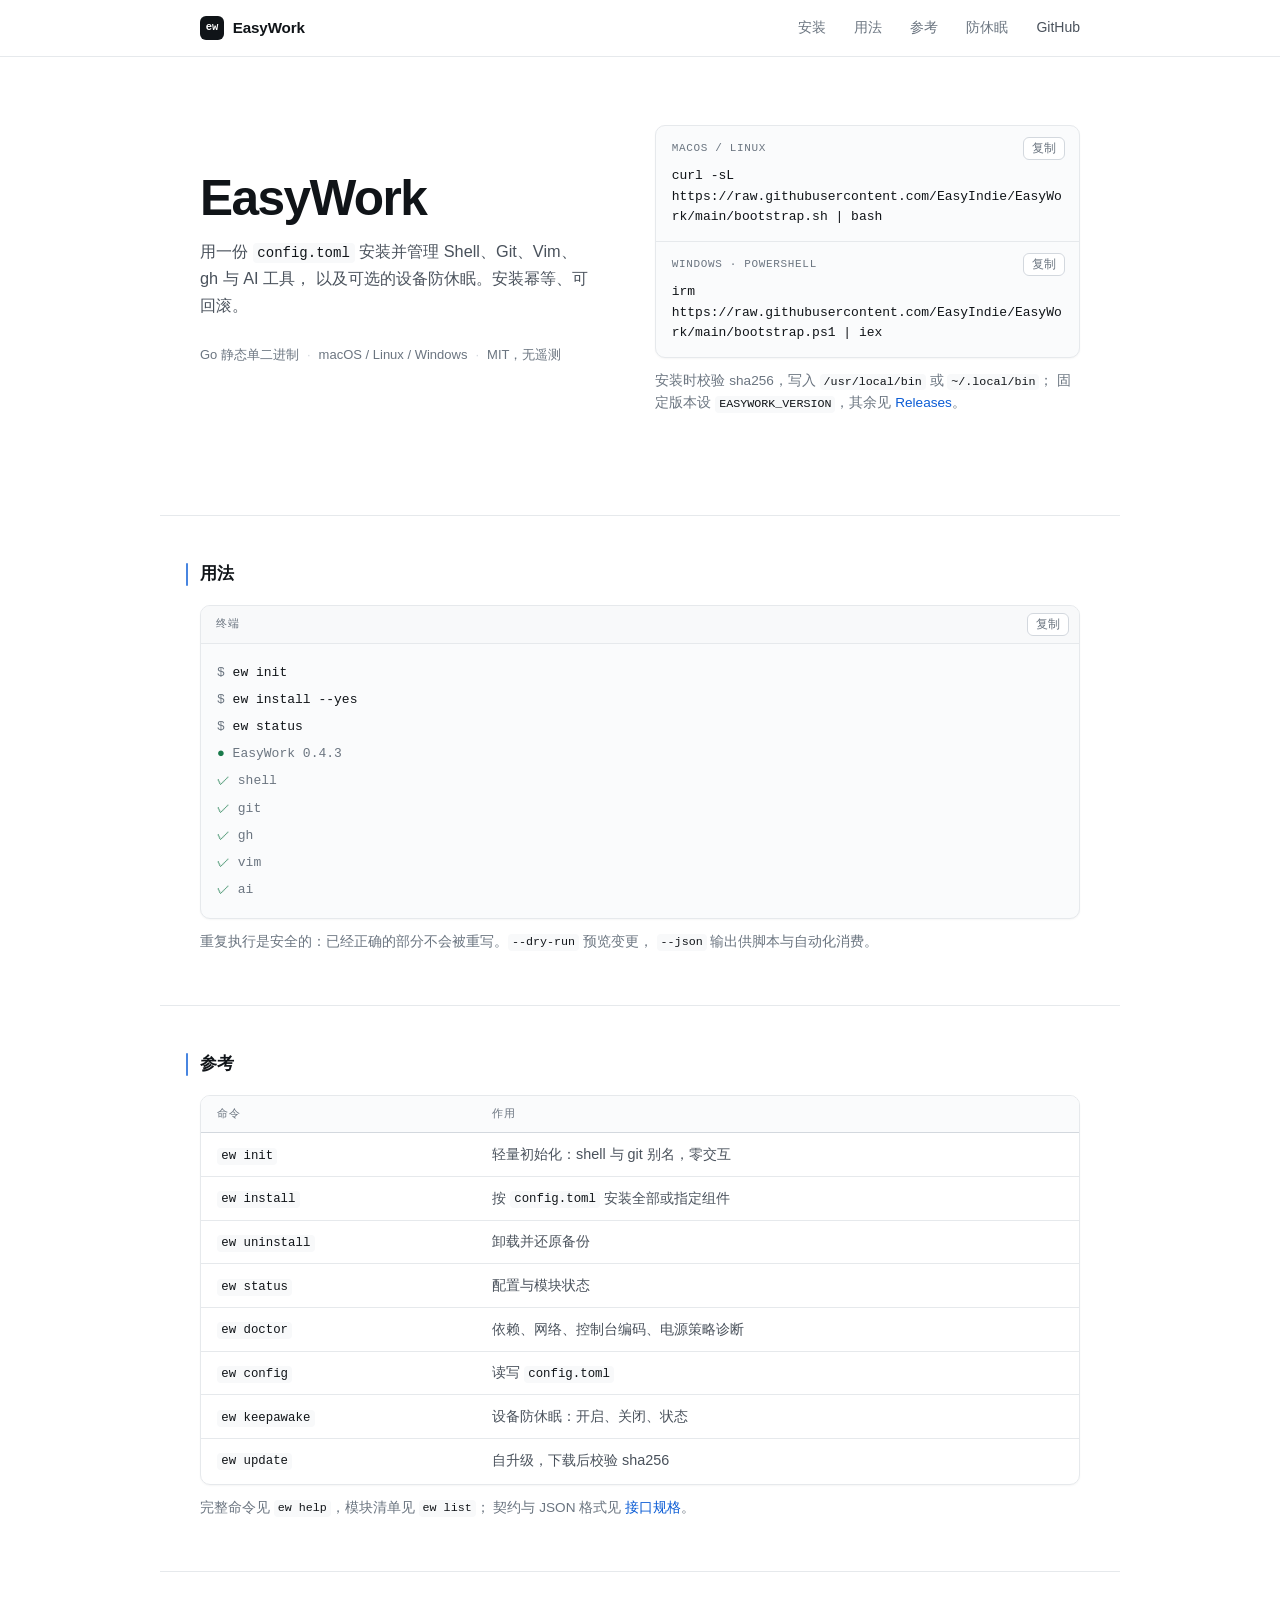
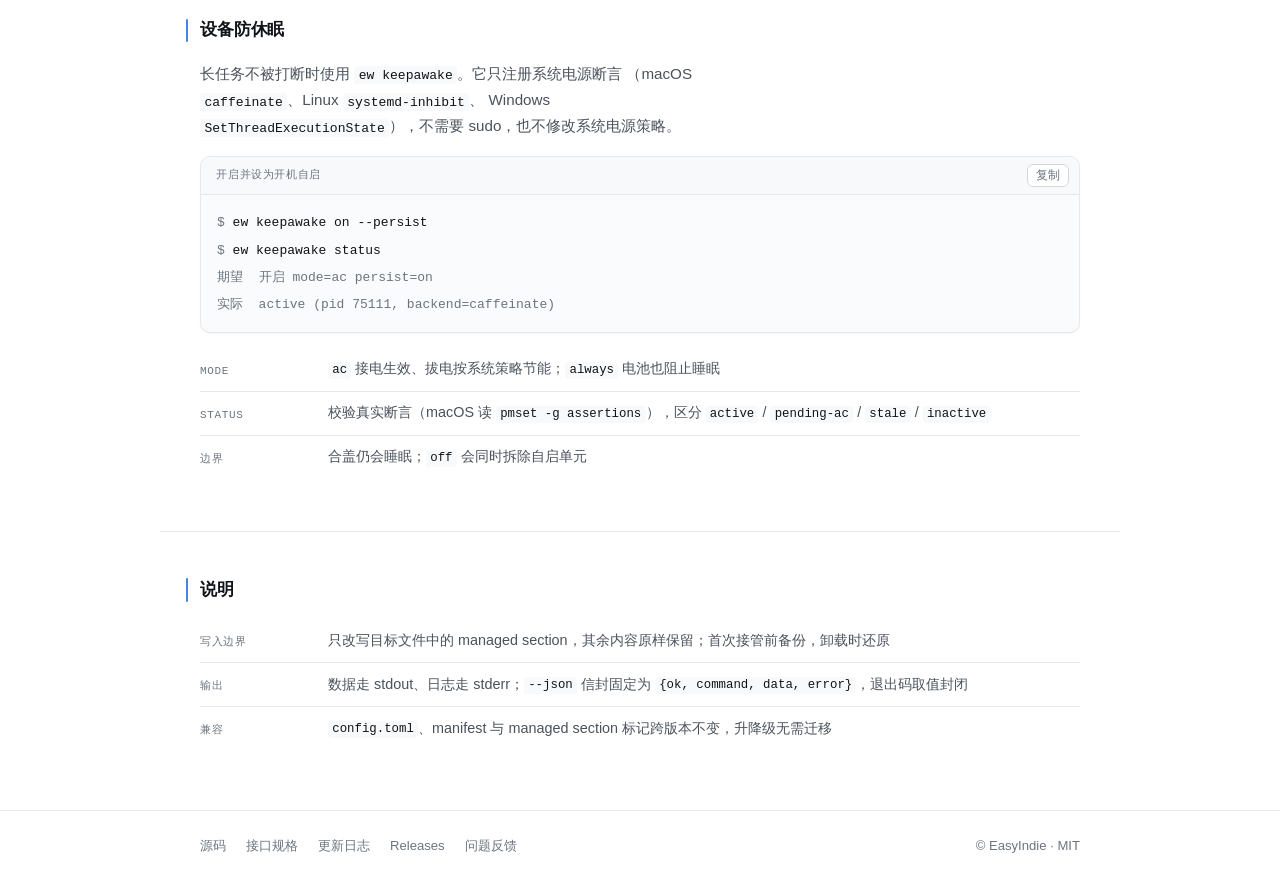
==== commit e2e0e6c7: "polish(site): 放大标题层级、规格行改为内联、首屏垂直居中、区块间距加大" ====
--- a/site/index.html
+++ b/site/index.html
@@ -43,11 +43,7 @@
         用一份 <code>config.toml</code> 安装并管理 Shell、Git、Vim、gh 与 AI 工具，
         以及可选的设备防休眠。安装幂等、可回滚。
       </p>
-      <ul class="spec-list">
-        <li>Go 静态单二进制，零运行时依赖</li>
-        <li>macOS · Linux · Windows，同一套契约</li>
-        <li>MIT 许可，无遥测</li>
-      </ul>
+      <p class="spec-list">Go 静态单二进制<span>·</span>macOS / Linux / Windows<span>·</span>MIT，无遥测</p>
     </div>
 
     <div class="hero-install">
--- a/site/assets/style.css
+++ b/site/assets/style.css
@@ -214,7 +214,7 @@
 .hero {
   display: grid;
   grid-template-columns: minmax(0, 1fr) minmax(0, 1.05fr);
-  align-items: start;
+  align-items: center;
   gap: clamp(1.75rem, 4vw, 3.25rem);
   padding-block: clamp(2.75rem, 6vw, 4.25rem) clamp(2rem, 4vw, 3rem);
 }
@@ -224,8 +224,10 @@
 }
 
 .hero h1 {
-  font-size: clamp(2rem, 1.5rem + 2vw, 2.75rem);
-  line-height: 1.15;
+  font-size: clamp(2.15rem, 1.6rem + 2.4vw, 3.1rem);
+  font-weight: 680;
+  line-height: 1.08;
+  letter-spacing: -0.032em;
   margin-bottom: var(--s3);
 }
 
@@ -240,26 +242,12 @@
 
 .spec-list {
   margin: 0;
-  padding: 0;
-  list-style: none;
-  font-size: 0.875rem;
-  color: var(--fg-muted);
-}
-.spec-list li {
-  position: relative;
-  padding-left: 1rem;
+  font-size: 0.8125rem;
   line-height: 1.9;
-}
-.spec-list li::before {
-  content: "";
-  position: absolute;
-  left: 0;
-  top: 0.78em;
-  width: 4px;
-  height: 4px;
-  border-radius: 50%;
-  background: var(--line-strong);
-}
+  color: var(--fg-muted);
+  font-variant-numeric: normal;
+}
+.spec-list span { margin-inline: 0.5rem; color: var(--line-strong); }
 
 /* ── 代码块 ─────────────────────────────────────────────── */
 
@@ -364,8 +352,8 @@
 /* ── 区块 ───────────────────────────────────────────────── */
 
 section.container + section.container {
-  margin-top: clamp(2rem, 4vw, 3rem);
-  padding-top: clamp(1.75rem, 3.5vw, 2.5rem);
+  margin-top: clamp(2.25rem, 4.5vw, 3.25rem);
+  padding-top: clamp(1.9rem, 4vw, 2.75rem);
   border-top: 1px solid var(--line);
 }
 
@@ -429,6 +417,8 @@
 @media (max-width: 560px) {
   .facts > div { grid-template-columns: 1fr; gap: 0.1rem; }
   .facts dt { padding-top: 0; }
+  /* 窄屏留白有限，竖线会贴边：只保留字号与间距建立的层级 */
+  h2::before { display: none; }
 }
 
 /* ── 表格 ───────────────────────────────────────────────── */
